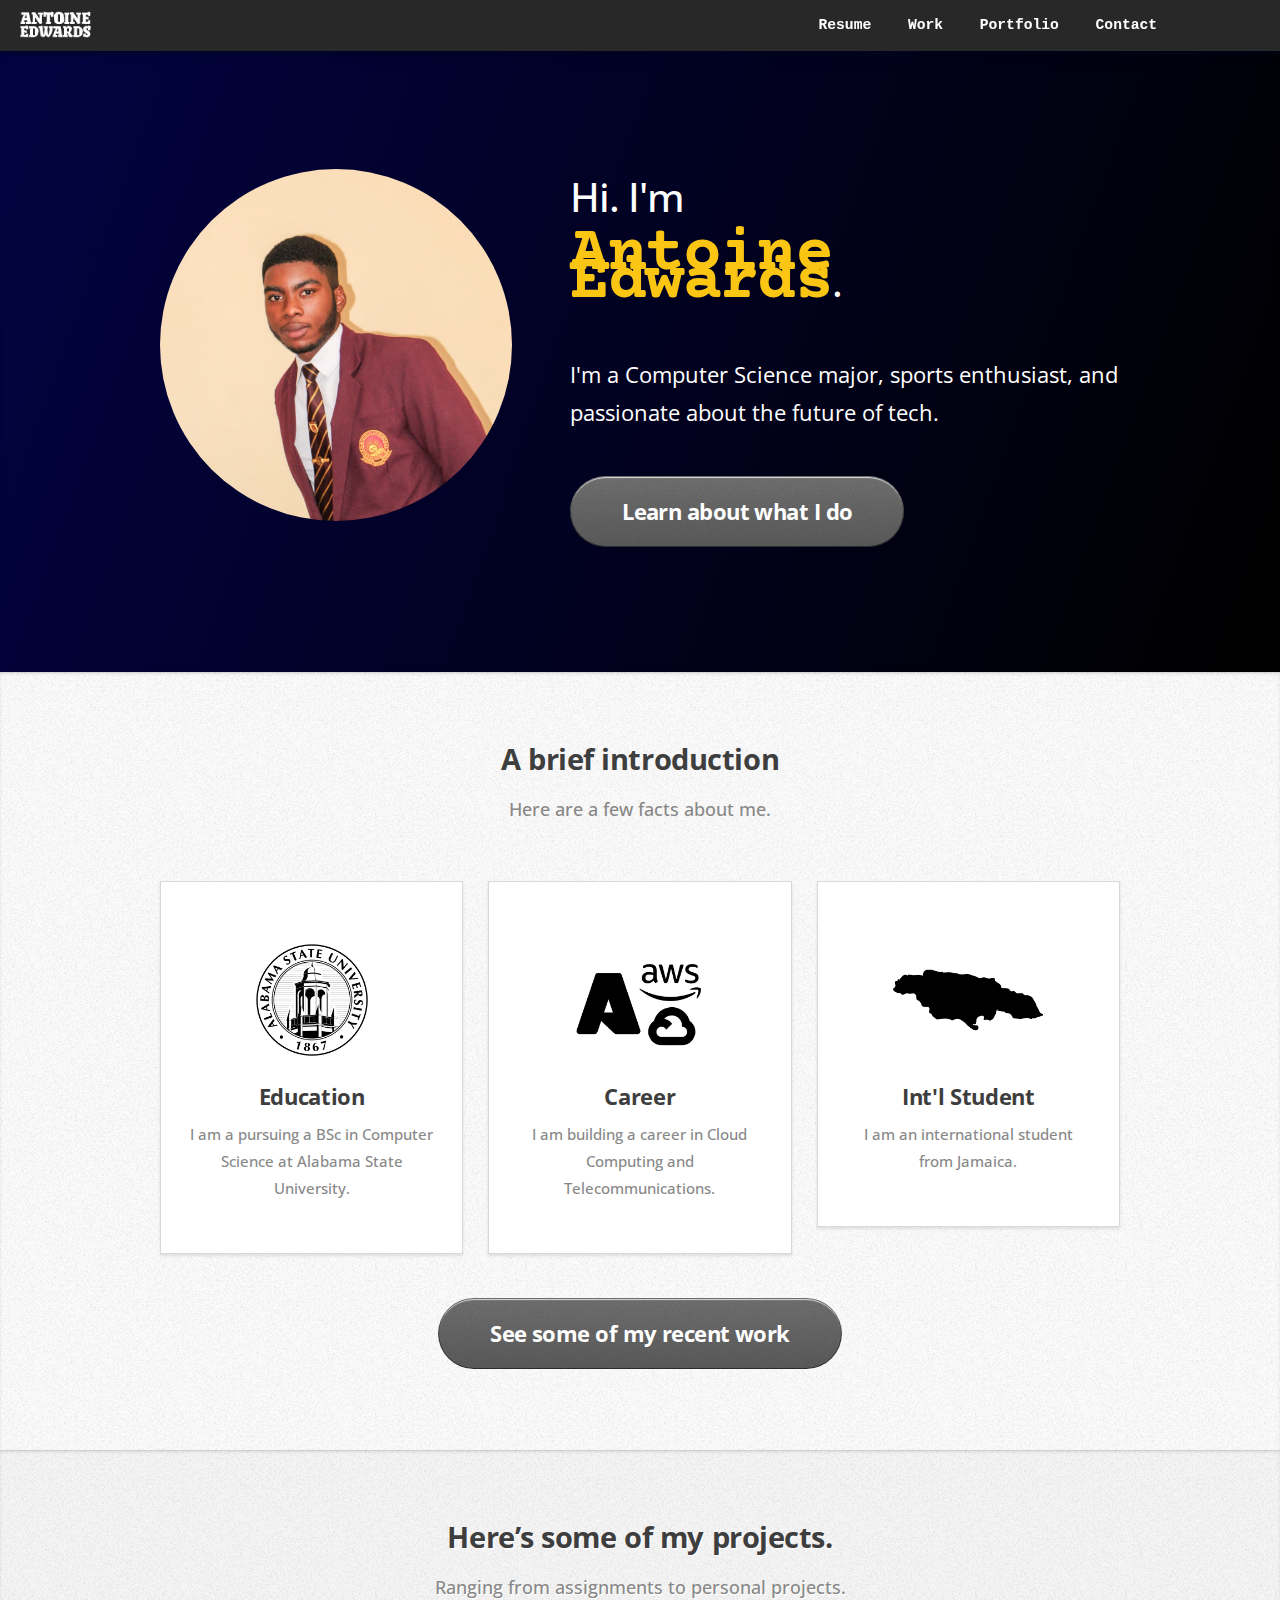
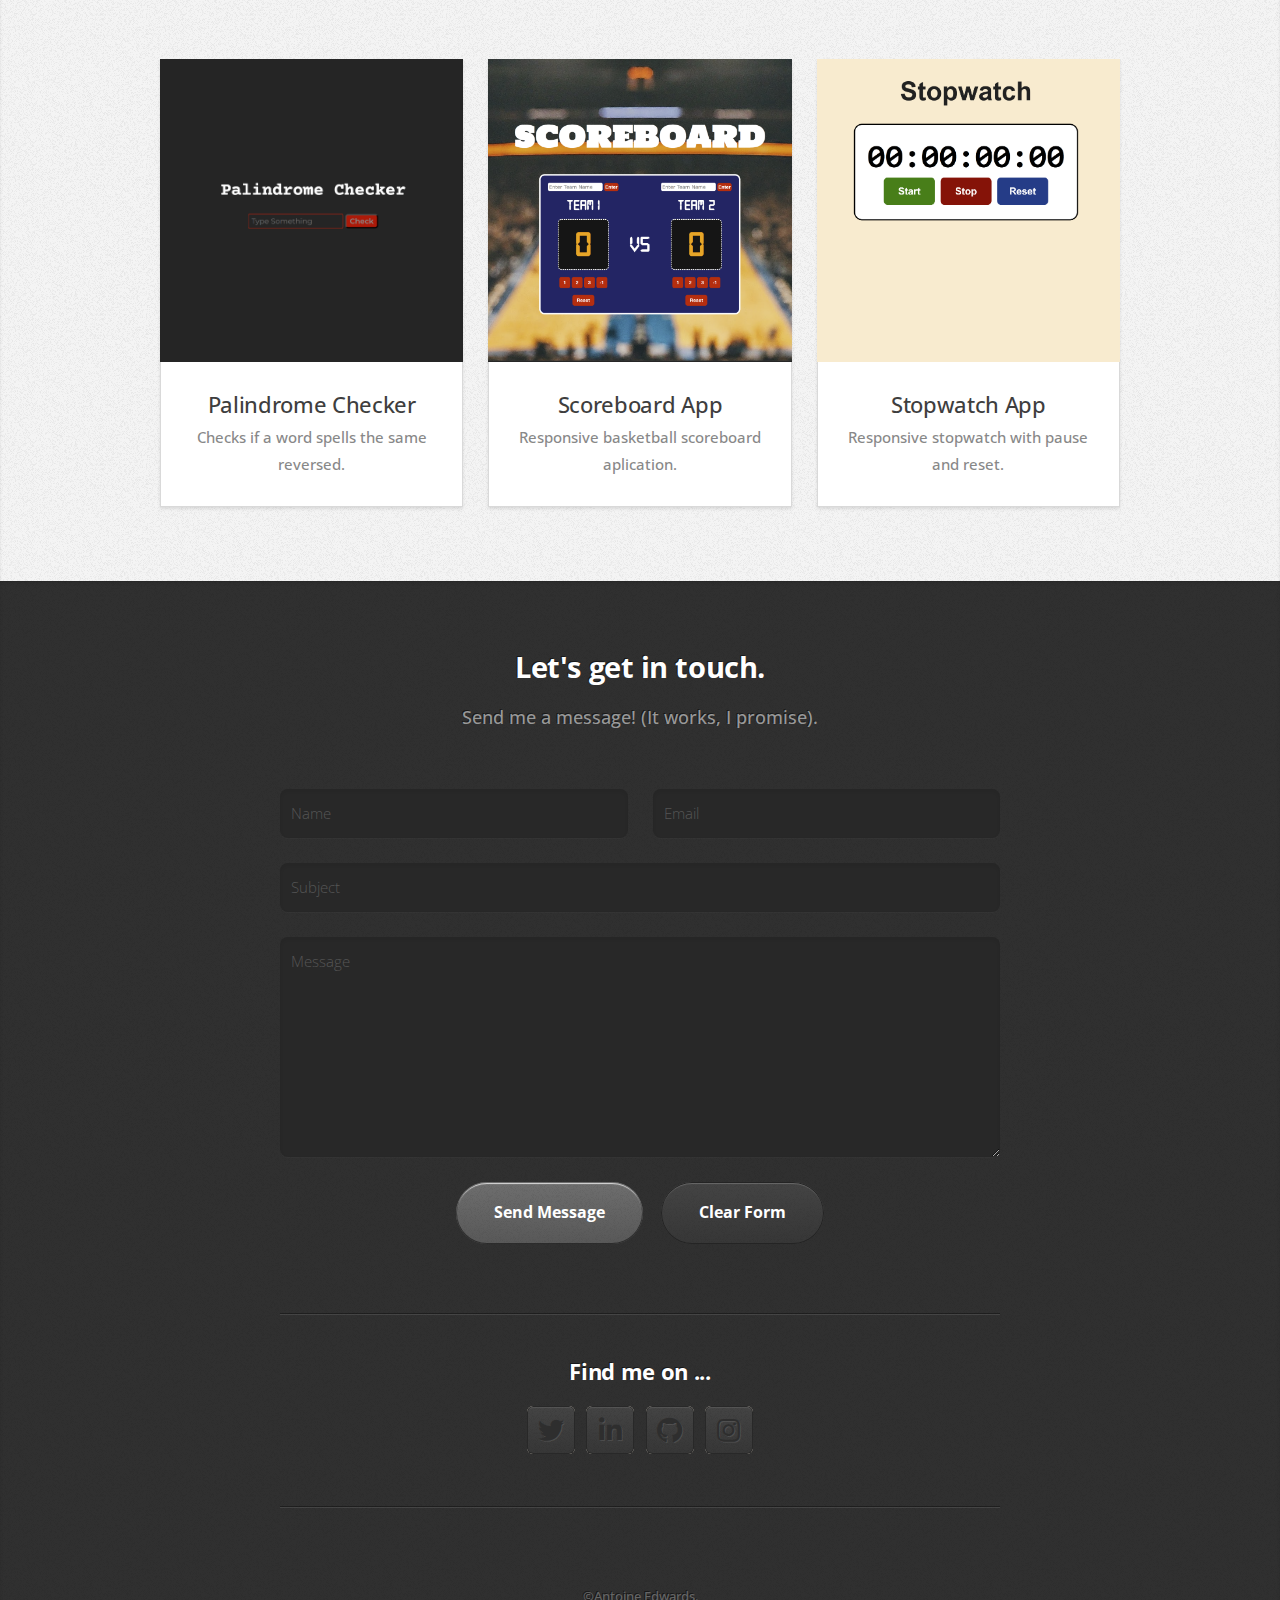
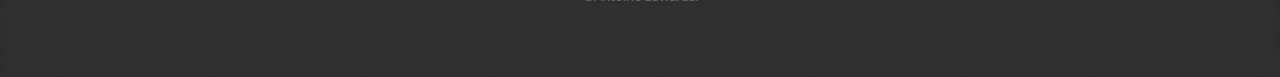
==== index.html @ 0d77ea1a "2:28 mon" ====
<!DOCTYPE HTML>
<!--
	Miniport by HTML5 UP
	html5up.net | @ajlkn
	Free for personal and commercial use under the CCA 3.0 license (html5up.net/license)
-->
<html>
	<head>
		<title>Antoine Edwards</title>
		<meta charset="utf-8" />
		<meta name="viewport" content="width=device-width, initial-scale=1, user-scalable=no" />
		<link rel="stylesheet" href="html5up-miniport/assets/css/main.css" />
		<link rel="icon" href="MY-LOGO-02.png" type="image/png"/>
	</head>
	<body class="is-preload">

		<!-- Nav -->
			<nav id="nav">
				<img id="logo" src="images/1x/Asset 2.png"/>
				<ul class="container">
					<li><a href="https://github.com/antoineedwards/landing/blob/main/html5up-miniport/assets/ANTOINE-EDWARDS-RESUME.pdf" target="_blank">Resume</a></li>
					<li><a href="#work">Work</a></li>
					<li><a href="#portfolio">Portfolio</a></li>
					<li><a href="#contact">Contact</a></li>
				</ul>
			</nav>

		<!-- Home -->
			<article id="top" class="wrapper style1">
				<div class="container">
					<div class="row">
						<div class="col-4 col-5-large col-12-medium">
							<span class="image fit"><img src="images/antoine.JPG" alt="" /></span>
						</div>
						<div class="col-8 col-7-large col-12-medium">
							<header>
								<h1>Hi. I'm</h1>
								<h1><strong>Antoine Edwards</strong>.</h1>
							</header>
							<p>I'm a Computer Science major, 
								sports enthusiast, and passionate about the future of tech.</p>
							<a href="#work" class="button large scrolly">Learn about what I do</a>
						</div>
					</div>
				</div>
			</article>

		<!-- Work -->
			<article id="work" class="wrapper style2">
				<div class="container">
					<header>
						<h2>A brief introduction</h2>
						<p>Here are a few facts about me.</p>
					</header>
					<div class="row aln-center">
						<div class="col-4 col-6-medium col-12-small">
							<section class="box style1">
								<img class="new-images" src = "images/WEBSITE-ASSETS-03.png">								
								<h3>Education</h3>
								<p>I am a pursuing a BSc in Computer Science at Alabama State University.</p>
							</section>
						</div>
						<div class="col-4 col-6-medium col-12-small">
							<section class="box style1">
								<img class="new-images" src = "images/WEBSITE-ASSETS-02.png">								
								<h3>Career</h3>
								<p>I am building a career in Cloud Computing and Telecommunications.</p>
							</section>
						</div>
						<div class="col-4 col-6-medium col-12-small">
							<section class="box style1">
								<img class="new-images" src = "images/WEBSITE-ASSETS-01.png">								
								<h3>Int'l Student</h3>
								<p>I am an international student from Jamaica.</p>
							</section>
						</div>
					</div>
					<footer>
						<a href="#portfolio" class="button large scrolly">See some of my recent work</a>
					</footer>
				</div>
			</article>

		<!-- Portfolio -->
			<article id="portfolio" class="wrapper style3">
				<div class="container">
					<header>
						<h2>Here’s some of my projects.</h2>
						<p>Ranging from assignments to personal projects.</p>
					</header>
					<div class="row">
						<div class="col-4 col-6-medium col-12-small">
							<article class="box style2">
								<a href="https://github.com/antoineedwards/palindrome-checker" class="image featured"><img src="images/checker-thumbnail.png" alt="Antoine Edwards" /></a>
								<h3><a href="#">Palindrome Checker</a></h3>
								<p>Checks if a word spells the same reversed.</p>
							</article>
						</div>
						<div class="col-4 col-6-medium col-12-small">
							<article class="box style2">
								<a href="https://github.com/antoineedwards/Scoreboard-Project-JavaScript-Practice" class="image featured"><img src="images/scoreboard-thumbnail.png" alt="Antoine Edwards" /></a>
								<h3><a href="#">Scoreboard App</a></h3>
								<p>Responsive basketball scoreboard aplication.</p>
							</article>
						</div>
						<div class="col-4 col-6-medium col-12-small">
							<article class="box style2">
								<a href="#" class="image featured"><img src="images/stopwatch-thumbnail.png" alt="Antoine Edwards" /></a>
								<h3><a href="#">Stopwatch App</a></h3>
								<p>Responsive stopwatch with pause and reset.</p>
							</article>
							<!--
						</div>
						<div class="col-4 col-6-medium col-12-small">
							<article class="box style2">
								<a href="#" class="image featured"><img src="images/pic03.jpg" alt="Antoine Edwards" /></a>
								<h3><a href="#">Tempus dolore</a></h3>
								<p>Ornare nulla proin odio consequat.</p>
							</article>
						</div>
						<div class="col-4 col-6-medium col-12-small">
							<article class="box style2">
								<a href="#" class="image featured"><img src="images/pic05.jpg" alt="" /></a>
								<h3><a href="#">Feugiat aliquam</a></h3>
								<p>Ornare nulla proin odio consequat.</p>
							</article>
						</div>
						<div class="col-4 col-6-medium col-12-small">
							<article class="box style2">
								<a href="#" class="image featured"><img src="images/pic06.jpg" alt="" /></a>
								<h3><a href="#">Sed amet ornare</a></h3>
								<p>Ornare nulla proin odio consequat.</p>
							</article>
						</div>
					</div>
					<footer>
						<p>Want to know more?</p>
						<a href="#contact" class="button large scrolly">Get in touch with me</a>-->
					</footer>
				</div>
			</article>

		<!-- Contact -->
			<article id="contact" class="wrapper style4">
				<div class="container medium">
					<header>
						<h2>Let's get in touch.</h2>
						<p>Send me a message! (It works, I promise).</p>
					</header>
					<div class="row">
						<div class="col-12">
							<form method="post" action="#">
								<div class="row">
									<div class="col-6 col-12-small">
										<input type="text" name="name" id="name" placeholder="Name" />
									</div>
									<div class="col-6 col-12-small">
										<input type="text" name="email" id="email" placeholder="Email" />
									</div>
									<div class="col-12">
										<input type="text" name="subject" id="subject" placeholder="Subject" />
									</div>
									<div class="col-12">
										<textarea name="message" id="message" placeholder="Message"></textarea>
									</div>
									<div class="col-12">
										<ul class="actions">
											<li><input type="submit" value="Send Message" onclick="emailJS.send()" /></li>
											<li><input type="reset" value="Clear Form" class="alt" /></li>
										</ul>
									</div>
								</div>
							</form>
						</div>
						<div class="col-12">
							<hr />
							<h3>Find me on ...</h3>
							<ul class="social">
								<li><a href="https://x.com/Hilltopbadniss" class="icon brands fa-twitter"><span class="label">Twitter</span></a></li>
								<li><a href="https://www.linkedin.com/in/antoine-edwards-036419280/" class="icon brands fa-linkedin-in"><span class="label">LinkedIn</span></a></li>
								<li><a href="https://github.com/antoineedwards" class="icon brands fa-github"><span class="label">Github</span></a></li>
								<li><a href="https://www.instagram.com/_aj.edwards_/?hl=en" class="icon brands fa-instagram"><span></span></a></li>

								<!--
								<li><a href="#" class="icon solid fa-rss"><span>RSS</span></a></li>
								<li><a href="#" class="icon brands fa-foursquare"><span>Foursquare</span></a></li>
								<li><a href="#" class="icon brands fa-skype"><span>Skype</span></a></li>
								<li><a href="#" class="icon brands fa-soundcloud"><span>Soundcloud</span></a></li>
								<li><a href="#" class="icon brands fa-youtube"><span>YouTube</span></a></li>
								<li><a href="#" class="icon brands fa-blogger"><span>Blogger</span></a></li>
								<li><a href="#" class="icon brands fa-flickr"><span>Flickr</span></a></li>
								<li><a href="#" class="icon brands fa-vimeo"><span>Vimeo</span></a></li>
								-->
							</ul>
							<hr />
						</div>
					</div>
					<footer>
						<ul id="copyright">
							<li>&copy;Antoine Edwards.</li>
						</ul>
					</footer>
				</div>
			</article>

		<!-- Scripts -->
			<script src="html5up-miniport/assets/js/jquery.min.js"></script>
			<script src="html5up-miniport/assets/js/jquery.scrolly.min.js"></script>
			<script src="html5up-miniport/assets/js/browser.min.js"></script>
			<script src="html5up-miniport/assets/js/breakpoints.min.js"></script>
			<script src="html5up-miniport/assets/js/util.js"></script>
			<script src="html5up-miniport/assets/js/main.js"></script>
			<script src="html5up-miniport/assets/js/contact.js"></script>

	</body>
</html>
---- html5up-miniport/assets/css/main.css ----
@import url("https://fonts.googleapis.com/css?family=Open+Sans:300,300italic,600,600italic,700");
@import url("fontawesome-all.min.css");
@import url('https://fonts.googleapis.com/css2?family=Courier+Prime:ital,wght@0,400;0,700;1,400;1,700&family=Space+Mono:ital,wght@0,400;0,700;1,400;1,700&display=swap');
@import url('https://fonts.googleapis.com/css2?family=Courier+Prime:ital,wght@0,400;0,700;1,400;1,700&family=Montserrat:ital,wght@0,100..900;1,100..900&family=Space+Mono:ital,wght@0,400;0,700;1,400;1,700&display=swap');
@import url('https://fonts.googleapis.com/css2?family=Montserrat:ital,wght@0,100..900;1,100..900&display=swap');
/*
	Miniport by HTML5 UP
	html5up.net | @ajlkn
	Free for personal and commercial use under the CCA 3.0 license (html5up.net/license)
*/
*{

	font-weight: 500;
}
html, body, div, span, applet, object,
iframe, h1, h2, h3, h4, h5, h6, p, blockquote,
pre, a, abbr, acronym, address, big, cite,
code, del, dfn, em, img, ins, kbd, q, s, samp,
small, strike, strong, sub, sup, tt, var, b,
u, i, center, dl, dt, dd, ol, ul, li, fieldset,
form, label, legend, table, caption, tbody,
tfoot, thead, tr, th, td, article, aside,
canvas, details, embed, figure, figcaption,
footer, header, hgroup, menu, nav, output, ruby,
section, summary, time, mark, audio, video {
	margin: 0;
	padding: 0;
	border: 0;
	font-size: 100%;
	font: Montserrat;
	vertical-align: baseline;}

article, aside, details, figcaption, figure,
footer, header, hgroup, menu, nav, section {
	display: block;}

body {
	line-height: 1;
}

ol, ul {
	list-style: none;
}

blockquote, q {
	quotes: none;
}

	blockquote:before, blockquote:after, q:before, q:after {
		content: '';
		content: none;
	}

table {
	border-collapse: collapse;
	border-spacing: 0;
}

body {
	-webkit-text-size-adjust: none;
}

mark {
	background-color: transparent;
	color: inherit;
}

input::-moz-focus-inner {
	border: 0;
	padding: 0;
}

input, select, textarea {
	-moz-appearance: none;
	-webkit-appearance: none;
	-ms-appearance: none;
	appearance: none;
}

/* Basic */

	html {
		box-sizing: border-box;
	}

	*, *:before, *:after {
		box-sizing: inherit;
	}

	body {
		padding-top: 3.5em;
	}

		body.is-preload *, body.is-preload *:before, body.is-preload *:after {
			-moz-animation: none !important;
			-webkit-animation: none !important;
			-ms-animation: none !important;
			animation: none !important;
			-moz-transition: none !important;
			-webkit-transition: none !important;
			-ms-transition: none !important;
			transition: none !important;
		}

	body, input, textarea, select {
		font-family: 'Open Sans', sans-serif;
		line-height: 1.85em;
		color: #888;
		font-weight: 300;
		font-size: 13pt;
	}

	a {
		-moz-transition: color .2s ease-in-out;
		-webkit-transition: color .2s ease-in-out;
		-ms-transition: color .2s ease-in-out;
		transition: color .2s ease-in-out;
		color: #43B3E0;
		text-decoration: underline;
	}

		a:hover {
			color: #43bff0 !important;
		}

		a img {
			border: 0;
		}

	b, strong {
		font-weight: 600;
		color: #3e3e3e;
	}

	i, em {
		font-style: italic;
	}

	sub {
		position: relative;
		top: 0.5em;
		font-size: 0.8em;
	}

	sup {
		position: relative;
		top: -0.5em;
		font-size: 0.8em;
	}

	blockquote {
		border-left: solid 0.75em #eee;
		padding: 1em 0 1em 1.5em;
		font-style: italic;
	}

	h1, h2, h3, h4, h5, h6 {
		color: #3e3e3e;
		margin: 0 0 0.75em 0;
	}

	h1 a, h2 a, h3 a, h4 a, h5 a, h6 a {
		text-decoration: none;
		color: inherit;
	}

	h2, h3, h4, h5, h6 {
		font-weight: 700;
	}

	h1 {
		font-size: 40px;
		letter-spacing: -0.025em;

	}

		h1 strong {
			font-family: "Courier Prime", monospace;
			font-weight: 800;
			font-size: 65px;
			letter-spacing: -0.025em;
			font-style: normal;
			color: rgb(251, 197, 19);
		}

	h2 {
		font-size: 2em;
		letter-spacing: -0.015em;
	}

	h3 {
		font-size: 1.5em;
		letter-spacing: -0.015em;
	}

	em, i {
		font-style: italic;
	}

	br.clear {
		clear: both;
	}

	hr {
		border: 0;
		border-top: solid 1px #444;
		border-top-color: rgba(0, 0, 0, 0.35);
		box-shadow: 0px 1px 0px 0px rgba(255, 255, 255, 0.1);
		height: 1px;
		margin: 3em 0;
	}

	p, ul, ol, dl, table {
		margin-bottom: 2em;
	}

	header {
		margin: 0 0 3em 0;
	}

		header > p {
			font-size: 1.25em;
			margin: 0;
		}

	footer {
		margin: 3em 0 0 0;
	}

		footer > p {
			font-size: 1.25em;
		}

/* Container */

	.container {
		margin: 0 auto;
		max-width: calc(100% - 50px);
		width: 1200px;
	}

		.container.medium {
			width: 900px;
		}

		@media screen and (max-width: 1680px) {

			.container {
				width: 1200px;
			}

				.container.medium {
					width: 900px;
				}

		}

		@media screen and (max-width: 1280px) {

			.container {
				width: 960px;
			}

				.container.medium {
					width: 720px;
				}

		}

		@media screen and (max-width: 980px) {

			.container {
				width: 100%;
			}

				.container.medium {
					width: 75%;
				}

		}

		@media screen and (max-width: 736px) {

			.container {
				width: 100%;
				max-width: calc(100% - 30px);
			}

				.container.medium {
					width: 100%;
				}

		}

/* Row */

	.row {
		display: flex;
		flex-wrap: wrap;
		box-sizing: border-box;
		align-items: stretch;
	}

		.row > * {
			box-sizing: border-box;
		}

		.row.gtr-uniform > * > :last-child {
			margin-bottom: 0;
		}

		.row.aln-left {
			justify-content: flex-start;
		}

		.row.aln-center {
			justify-content: center;
		}

		.row.aln-right {
			justify-content: flex-end;
		}

		.row.aln-top {
			align-items: flex-start;
		}

		.row.aln-middle {
			align-items: center;
		}

		.row.aln-bottom {
			align-items: flex-end;
		}

		.row > .imp {
			order: -1;
		}

		.row > .col-1 {
			width: 8.33333%;
		}

		.row > .off-1 {
			margin-left: 8.33333%;
		}

		.row > .col-2 {
			width: 16.66667%;
		}

		.row > .off-2 {
			margin-left: 16.66667%;
		}

		.row > .col-3 {
			width: 25%;
		}

		.row > .off-3 {
			margin-left: 25%;
		}

		.row > .col-4 {
			width: 33.33333%;
		}

		.row > .off-4 {
			margin-left: 33.33333%;
		}

		.row > .col-5 {
			width: 41.66667%;
		}

		.row > .off-5 {
			margin-left: 41.66667%;
		}

		.row > .col-6 {
			width: 50%;
		}

		.row > .off-6 {
			margin-left: 50%;
		}

		.row > .col-7 {
			width: 58.33333%;
		}

		.row > .off-7 {
			margin-left: 58.33333%;
		}

		.row > .col-8 {
			width: 66.66667%;
		}

		.row > .off-8 {
			margin-left: 66.66667%;
		}

		.row > .col-9 {
			width: 75%;
		}

		.row > .off-9 {
			margin-left: 75%;
		}

		.row > .col-10 {
			width: 83.33333%;
		}

		.row > .off-10 {
			margin-left: 83.33333%;
		}

		.row > .col-11 {
			width: 91.66667%;
		}

		.row > .off-11 {
			margin-left: 91.66667%;
		}

		.row > .col-12 {
			width: 100%;
		}

		.row > .off-12 {
			margin-left: 100%;
		}

		.row.gtr-0 {
			margin-top: 0px;
			margin-left: 0px;
		}

			.row.gtr-0 > * {
				padding: 0px 0 0 0px;
			}

			.row.gtr-0.gtr-uniform {
				margin-top: 0px;
			}

				.row.gtr-0.gtr-uniform > * {
					padding-top: 0px;
				}

		.row.gtr-25 {
			margin-top: -6.25px;
			margin-left: -6.25px;
		}

			.row.gtr-25 > * {
				padding: 6.25px 0 0 6.25px;
			}

			.row.gtr-25.gtr-uniform {
				margin-top: -6.25px;
			}

				.row.gtr-25.gtr-uniform > * {
					padding-top: 6.25px;
				}

		.row.gtr-50 {
			margin-top: -12.5px;
			margin-left: -12.5px;
		}

			.row.gtr-50 > * {
				padding: 12.5px 0 0 12.5px;
			}

			.row.gtr-50.gtr-uniform {
				margin-top: -12.5px;
			}

				.row.gtr-50.gtr-uniform > * {
					padding-top: 12.5px;
				}

		.row {
			margin-top: -25px;
			margin-left: -25px;
		}

			.row > * {
				padding: 25px 0 0 25px;
			}

			.row.gtr-uniform {
				margin-top: -25px;
			}

				.row.gtr-uniform > * {
					padding-top: 25px;
				}

		.row.gtr-150 {
			margin-top: -37.5px;
			margin-left: -37.5px;
		}

			.row.gtr-150 > * {
				padding: 37.5px 0 0 37.5px;
			}

			.row.gtr-150.gtr-uniform {
				margin-top: -37.5px;
			}

				.row.gtr-150.gtr-uniform > * {
					padding-top: 37.5px;
				}

		.row.gtr-200 {
			margin-top: -50px;
			margin-left: -50px;
		}

			.row.gtr-200 > * {
				padding: 50px 0 0 50px;
			}

			.row.gtr-200.gtr-uniform {
				margin-top: -50px;
			}

				.row.gtr-200.gtr-uniform > * {
					padding-top: 50px;
				}

		@media screen and (max-width: 1680px) {

			.row {
				display: flex;
				flex-wrap: wrap;
				box-sizing: border-box;
				align-items: stretch;
			}

				.row > * {
					box-sizing: border-box;
				}

				.row.gtr-uniform > * > :last-child {
					margin-bottom: 0;
				}

				.row.aln-left {
					justify-content: flex-start;
				}

				.row.aln-center {
					justify-content: center;
				}

				.row.aln-right {
					justify-content: flex-end;
				}

				.row.aln-top {
					align-items: flex-start;
				}

				.row.aln-middle {
					align-items: center;
				}

				.row.aln-bottom {
					align-items: flex-end;
				}

				.row > .imp-xlarge {
					order: -1;
				}

				.row > .col-1-xlarge {
					width: 8.33333%;
				}

				.row > .off-1-xlarge {
					margin-left: 8.33333%;
				}

				.row > .col-2-xlarge {
					width: 16.66667%;
				}

				.row > .off-2-xlarge {
					margin-left: 16.66667%;
				}

				.row > .col-3-xlarge {
					width: 25%;
				}

				.row > .off-3-xlarge {
					margin-left: 25%;
				}

				.row > .col-4-xlarge {
					width: 33.33333%;
				}

				.row > .off-4-xlarge {
					margin-left: 33.33333%;
				}

				.row > .col-5-xlarge {
					width: 41.66667%;
				}

				.row > .off-5-xlarge {
					margin-left: 41.66667%;
				}

				.row > .col-6-xlarge {
					width: 50%;
				}

				.row > .off-6-xlarge {
					margin-left: 50%;
				}

				.row > .col-7-xlarge {
					width: 58.33333%;
				}

				.row > .off-7-xlarge {
					margin-left: 58.33333%;
				}

				.row > .col-8-xlarge {
					width: 66.66667%;
				}

				.row > .off-8-xlarge {
					margin-left: 66.66667%;
				}

				.row > .col-9-xlarge {
					width: 75%;
				}

				.row > .off-9-xlarge {
					margin-left: 75%;
				}

				.row > .col-10-xlarge {
					width: 83.33333%;
				}

				.row > .off-10-xlarge {
					margin-left: 83.33333%;
				}

				.row > .col-11-xlarge {
					width: 91.66667%;
				}

				.row > .off-11-xlarge {
					margin-left: 91.66667%;
				}

				.row > .col-12-xlarge {
					width: 100%;
				}

				.row > .off-12-xlarge {
					margin-left: 100%;
				}

				.row.gtr-0 {
					margin-top: 0px;
					margin-left: 0px;
				}

					.row.gtr-0 > * {
						padding: 0px 0 0 0px;
					}

					.row.gtr-0.gtr-uniform {
						margin-top: 0px;
					}

						.row.gtr-0.gtr-uniform > * {
							padding-top: 0px;
						}

				.row.gtr-25 {
					margin-top: -6.25px;
					margin-left: -6.25px;
				}

					.row.gtr-25 > * {
						padding: 6.25px 0 0 6.25px;
					}

					.row.gtr-25.gtr-uniform {
						margin-top: -6.25px;
					}

						.row.gtr-25.gtr-uniform > * {
							padding-top: 6.25px;
						}

				.row.gtr-50 {
					margin-top: -12.5px;
					margin-left: -12.5px;
				}

					.row.gtr-50 > * {
						padding: 12.5px 0 0 12.5px;
					}

					.row.gtr-50.gtr-uniform {
						margin-top: -12.5px;
					}

						.row.gtr-50.gtr-uniform > * {
							padding-top: 12.5px;
						}

				.row {
					margin-top: -25px;
					margin-left: -25px;
				}

					.row > * {
						padding: 25px 0 0 25px;
					}

					.row.gtr-uniform {
						margin-top: -25px;
					}

						.row.gtr-uniform > * {
							padding-top: 25px;
						}

				.row.gtr-150 {
					margin-top: -37.5px;
					margin-left: -37.5px;
				}

					.row.gtr-150 > * {
						padding: 37.5px 0 0 37.5px;
					}

					.row.gtr-150.gtr-uniform {
						margin-top: -37.5px;
					}

						.row.gtr-150.gtr-uniform > * {
							padding-top: 37.5px;
						}

				.row.gtr-200 {
					margin-top: -50px;
					margin-left: -50px;
				}

					.row.gtr-200 > * {
						padding: 50px 0 0 50px;
					}

					.row.gtr-200.gtr-uniform {
						margin-top: -50px;
					}

						.row.gtr-200.gtr-uniform > * {
							padding-top: 50px;
						}

		}

		@media screen and (max-width: 1280px) {

			.row {
				display: flex;
				flex-wrap: wrap;
				box-sizing: border-box;
				align-items: stretch;
			}

				.row > * {
					box-sizing: border-box;
				}

				.row.gtr-uniform > * > :last-child {
					margin-bottom: 0;
				}

				.row.aln-left {
					justify-content: flex-start;
				}

				.row.aln-center {
					justify-content: center;
				}

				.row.aln-right {
					justify-content: flex-end;
				}

				.row.aln-top {
					align-items: flex-start;
				}

				.row.aln-middle {
					align-items: center;
				}

				.row.aln-bottom {
					align-items: flex-end;
				}

				.row > .imp-large {
					order: -1;
				}

				.row > .col-1-large {
					width: 8.33333%;
				}

				.row > .off-1-large {
					margin-left: 8.33333%;
				}

				.row > .col-2-large {
					width: 16.66667%;
				}

				.row > .off-2-large {
					margin-left: 16.66667%;
				}

				.row > .col-3-large {
					width: 25%;
				}

				.row > .off-3-large {
					margin-left: 25%;
				}

				.row > .col-4-large {
					width: 33.33333%;
				}

				.row > .off-4-large {
					margin-left: 33.33333%;
				}

				.row > .col-5-large {
					width: 41.66667%;
				}

				.row > .off-5-large {
					margin-left: 41.66667%;
				}

				.row > .col-6-large {
					width: 50%;
				}

				.row > .off-6-large {
					margin-left: 50%;
				}

				.row > .col-7-large {
					width: 58.33333%;
				}

				.row > .off-7-large {
					margin-left: 58.33333%;
				}

				.row > .col-8-large {
					width: 66.66667%;
				}

				.row > .off-8-large {
					margin-left: 66.66667%;
				}

				.row > .col-9-large {
					width: 75%;
				}

				.row > .off-9-large {
					margin-left: 75%;
				}

				.row > .col-10-large {
					width: 83.33333%;
				}

				.row > .off-10-large {
					margin-left: 83.33333%;
				}

				.row > .col-11-large {
					width: 91.66667%;
				}

				.row > .off-11-large {
					margin-left: 91.66667%;
				}

				.row > .col-12-large {
					width: 100%;
				}

				.row > .off-12-large {
					margin-left: 100%;
				}

				.row.gtr-0 {
					margin-top: 0px;
					margin-left: 0px;
				}

					.row.gtr-0 > * {
						padding: 0px 0 0 0px;
					}

					.row.gtr-0.gtr-uniform {
						margin-top: 0px;
					}

						.row.gtr-0.gtr-uniform > * {
							padding-top: 0px;
						}

				.row.gtr-25 {
					margin-top: -6.25px;
					margin-left: -6.25px;
				}

					.row.gtr-25 > * {
						padding: 6.25px 0 0 6.25px;
					}

					.row.gtr-25.gtr-uniform {
						margin-top: -6.25px;
					}

						.row.gtr-25.gtr-uniform > * {
							padding-top: 6.25px;
						}

				.row.gtr-50 {
					margin-top: -12.5px;
					margin-left: -12.5px;
				}

					.row.gtr-50 > * {
						padding: 12.5px 0 0 12.5px;
					}

					.row.gtr-50.gtr-uniform {
						margin-top: -12.5px;
					}

						.row.gtr-50.gtr-uniform > * {
							padding-top: 12.5px;
						}

				.row {
					margin-top: -25px;
					margin-left: -25px;
				}

					.row > * {
						padding: 25px 0 0 25px;
					}

					.row.gtr-uniform {
						margin-top: -25px;
					}

						.row.gtr-uniform > * {
							padding-top: 25px;
						}

				.row.gtr-150 {
					margin-top: -37.5px;
					margin-left: -37.5px;
				}

					.row.gtr-150 > * {
						padding: 37.5px 0 0 37.5px;
					}

					.row.gtr-150.gtr-uniform {
						margin-top: -37.5px;
					}

						.row.gtr-150.gtr-uniform > * {
							padding-top: 37.5px;
						}

				.row.gtr-200 {
					margin-top: -50px;
					margin-left: -50px;
				}

					.row.gtr-200 > * {
						padding: 50px 0 0 50px;
					}

					.row.gtr-200.gtr-uniform {
						margin-top: -50px;
					}

						.row.gtr-200.gtr-uniform > * {
							padding-top: 50px;
						}

		}

		@media screen and (max-width: 980px) {

			.row {
				display: flex;
				flex-wrap: wrap;
				box-sizing: border-box;
				align-items: stretch;
			}

				.row > * {
					box-sizing: border-box;
				}

				.row.gtr-uniform > * > :last-child {
					margin-bottom: 0;
				}

				.row.aln-left {
					justify-content: flex-start;
				}

				.row.aln-center {
					justify-content: center;
				}

				.row.aln-right {
					justify-content: flex-end;
				}

				.row.aln-top {
					align-items: flex-start;
				}

				.row.aln-middle {
					align-items: center;
				}

				.row.aln-bottom {
					align-items: flex-end;
				}

				.row > .imp-medium {
					order: -1;
				}

				.row > .col-1-medium {
					width: 8.33333%;
				}

				.row > .off-1-medium {
					margin-left: 8.33333%;
				}

				.row > .col-2-medium {
					width: 16.66667%;
				}

				.row > .off-2-medium {
					margin-left: 16.66667%;
				}

				.row > .col-3-medium {
					width: 25%;
				}

				.row > .off-3-medium {
					margin-left: 25%;
				}

				.row > .col-4-medium {
					width: 33.33333%;
				}

				.row > .off-4-medium {
					margin-left: 33.33333%;
				}

				.row > .col-5-medium {
					width: 41.66667%;
				}

				.row > .off-5-medium {
					margin-left: 41.66667%;
				}

				.row > .col-6-medium {
					width: 50%;
				}

				.row > .off-6-medium {
					margin-left: 50%;
				}

				.row > .col-7-medium {
					width: 58.33333%;
				}

				.row > .off-7-medium {
					margin-left: 58.33333%;
				}

				.row > .col-8-medium {
					width: 66.66667%;
				}

				.row > .off-8-medium {
					margin-left: 66.66667%;
				}

				.row > .col-9-medium {
					width: 75%;
				}

				.row > .off-9-medium {
					margin-left: 75%;
				}

				.row > .col-10-medium {
					width: 83.33333%;
				}

				.row > .off-10-medium {
					margin-left: 83.33333%;
				}

				.row > .col-11-medium {
					width: 91.66667%;
				}

				.row > .off-11-medium {
					margin-left: 91.66667%;
				}

				.row > .col-12-medium {
					width: 100%;
				}

				.row > .off-12-medium {
					margin-left: 100%;
				}

				.row.gtr-0 {
					margin-top: 0px;
					margin-left: 0px;
				}

					.row.gtr-0 > * {
						padding: 0px 0 0 0px;
					}

					.row.gtr-0.gtr-uniform {
						margin-top: 0px;
					}

						.row.gtr-0.gtr-uniform > * {
							padding-top: 0px;
						}

				.row.gtr-25 {
					margin-top: -6.25px;
					margin-left: -6.25px;
				}

					.row.gtr-25 > * {
						padding: 6.25px 0 0 6.25px;
					}

					.row.gtr-25.gtr-uniform {
						margin-top: -6.25px;
					}

						.row.gtr-25.gtr-uniform > * {
							padding-top: 6.25px;
						}

				.row.gtr-50 {
					margin-top: -12.5px;
					margin-left: -12.5px;
				}

					.row.gtr-50 > * {
						padding: 12.5px 0 0 12.5px;
					}

					.row.gtr-50.gtr-uniform {
						margin-top: -12.5px;
					}

						.row.gtr-50.gtr-uniform > * {
							padding-top: 12.5px;
						}

				.row {
					margin-top: -25px;
					margin-left: -25px;
				}

					.row > * {
						padding: 25px 0 0 25px;
					}

					.row.gtr-uniform {
						margin-top: -25px;
					}

						.row.gtr-uniform > * {
							padding-top: 25px;
						}

				.row.gtr-150 {
					margin-top: -37.5px;
					margin-left: -37.5px;
				}

					.row.gtr-150 > * {
						padding: 37.5px 0 0 37.5px;
					}

					.row.gtr-150.gtr-uniform {
						margin-top: -37.5px;
					}

						.row.gtr-150.gtr-uniform > * {
							padding-top: 37.5px;
						}

				.row.gtr-200 {
					margin-top: -50px;
					margin-left: -50px;
				}

					.row.gtr-200 > * {
						padding: 50px 0 0 50px;
					}

					.row.gtr-200.gtr-uniform {
						margin-top: -50px;
					}

						.row.gtr-200.gtr-uniform > * {
							padding-top: 50px;
						}

		}

		@media screen and (max-width: 736px) {

			.row {
				display: flex;
				flex-wrap: wrap;
				box-sizing: border-box;
				align-items: stretch;
			}

				.row > * {
					box-sizing: border-box;
				}

				.row.gtr-uniform > * > :last-child {
					margin-bottom: 0;
				}

				.row.aln-left {
					justify-content: flex-start;
				}

				.row.aln-center {
					justify-content: center;
				}

				.row.aln-right {
					justify-content: flex-end;
				}

				.row.aln-top {
					align-items: flex-start;
				}

				.row.aln-middle {
					align-items: center;
				}

				.row.aln-bottom {
					align-items: flex-end;
				}

				.row > .imp-small {
					order: -1;
				}

				.row > .col-1-small {
					width: 8.33333%;
				}

				.row > .off-1-small {
					margin-left: 8.33333%;
				}

				.row > .col-2-small {
					width: 16.66667%;
				}

				.row > .off-2-small {
					margin-left: 16.66667%;
				}

				.row > .col-3-small {
					width: 25%;
				}

				.row > .off-3-small {
					margin-left: 25%;
				}

				.row > .col-4-small {
					width: 33.33333%;
				}

				.row > .off-4-small {
					margin-left: 33.33333%;
				}

				.row > .col-5-small {
					width: 41.66667%;
				}

				.row > .off-5-small {
					margin-left: 41.66667%;
				}

				.row > .col-6-small {
					width: 50%;
				}

				.row > .off-6-small {
					margin-left: 50%;
				}

				.row > .col-7-small {
					width: 58.33333%;
				}

				.row > .off-7-small {
					margin-left: 58.33333%;
				}

				.row > .col-8-small {
					width: 66.66667%;
				}

				.row > .off-8-small {
					margin-left: 66.66667%;
				}

				.row > .col-9-small {
					width: 75%;
				}

				.row > .off-9-small {
					margin-left: 75%;
				}

				.row > .col-10-small {
					width: 83.33333%;
				}

				.row > .off-10-small {
					margin-left: 83.33333%;
				}

				.row > .col-11-small {
					width: 91.66667%;
				}

				.row > .off-11-small {
					margin-left: 91.66667%;
				}

				.row > .col-12-small {
					width: 100%;
				}

				.row > .off-12-small {
					margin-left: 100%;
				}

				.row.gtr-0 {
					margin-top: 0px;
					margin-left: 0px;
				}

					.row.gtr-0 > * {
						padding: 0px 0 0 0px;
					}

					.row.gtr-0.gtr-uniform {
						margin-top: 0px;
					}

						.row.gtr-0.gtr-uniform > * {
							padding-top: 0px;
						}

				.row.gtr-25 {
					margin-top: -3.75px;
					margin-left: -3.75px;
				}

					.row.gtr-25 > * {
						padding: 3.75px 0 0 3.75px;
					}

					.row.gtr-25.gtr-uniform {
						margin-top: -3.75px;
					}

						.row.gtr-25.gtr-uniform > * {
							padding-top: 3.75px;
						}

				.row.gtr-50 {
					margin-top: -7.5px;
					margin-left: -7.5px;
				}

					.row.gtr-50 > * {
						padding: 7.5px 0 0 7.5px;
					}

					.row.gtr-50.gtr-uniform {
						margin-top: -7.5px;
					}

						.row.gtr-50.gtr-uniform > * {
							padding-top: 7.5px;
						}

				.row {
					margin-top: -15px;
					margin-left: -15px;
				}

					.row > * {
						padding: 15px 0 0 15px;
					}

					.row.gtr-uniform {
						margin-top: -15px;
					}

						.row.gtr-uniform > * {
							padding-top: 15px;
						}

				.row.gtr-150 {
					margin-top: -22.5px;
					margin-left: -22.5px;
				}

					.row.gtr-150 > * {
						padding: 22.5px 0 0 22.5px;
					}

					.row.gtr-150.gtr-uniform {
						margin-top: -22.5px;
					}

						.row.gtr-150.gtr-uniform > * {
							padding-top: 22.5px;
						}

				.row.gtr-200 {
					margin-top: -30px;
					margin-left: -30px;
				}

					.row.gtr-200 > * {
						padding: 30px 0 0 30px;
					}

					.row.gtr-200.gtr-uniform {
						margin-top: -30px;
					}

						.row.gtr-200.gtr-uniform > * {
							padding-top: 30px;
						}

		}

/* Form */

	form label {
		color: #3e3e3e;
		font-weight: 700;
		display: block;
		margin: 0 0 0.5em 0;
	}

	form input[type=text],
	form input[type=email],
	form input[type=password],
	form select,
	form textarea {
		-moz-transition: background .2s ease-in-out, box-shadow .2s ease-in-out;
		-webkit-transition: background .2s ease-in-out, box-shadow .2s ease-in-out;
		-ms-transition: background .2s ease-in-out, box-shadow .2s ease-in-out;
		transition: background .2s ease-in-out, box-shadow .2s ease-in-out;
		-webkit-appearance: none;
		display: block;
		border: 0;
		padding: 0.75em;
		font-size: 1em;
		border-radius: 8px;
		border: solid 1px #ddd;
		background: #fff;
		color: #bbb;
		box-shadow: inset 0px 2px 3px 1px rgba(0, 0, 0, 0.05), 0px 1px 0px 0px rgba(255, 255, 255, 0.025);
		width: 100%;
	}

		form input[type=text]:focus,
		form input[type=email]:focus,
		form input[type=password]:focus,
		form select:focus,
		form textarea:focus {
			background: #fafafa;
			box-shadow: inset 0px 2px 5px 0px rgba(0, 0, 0, 0.05), 0px 1px 0px 0px rgba(255, 255, 255, 0.025), inset 0px 0px 2px 1px #43bff0;
		}

	form textarea {
		height: 15em;
	}

	form .actions:last-child {
		margin-bottom: 0;
	}

	form ::-webkit-input-placeholder {
		color: #555 !important;
	}

	form :-moz-placeholder {
		color: #555 !important;
	}

	form ::-moz-placeholder {
		color: #555 !important;
	}

	form :-ms-input-placeholder {
		color: #555 !important;
	}

	form ::-moz-focus-inner {
		border: 0;
	}

/* Tables */

	table {
		width: 100%;
	}

		table.default {
			width: 100%;
		}

			table.default tr {
				border-top: solid 1px #eee;
			}

				table.default tr:first-child {
					border-top: 0;
				}

			table.default td {
				padding: 0.5em 1em 0.5em 1em;
			}

			table.default th {
				text-align: left;
				padding: 0.5em 1em 0.5em 1em;
				font-weight: 600;
				margin: 0 0 1em 0;
			}

			table.default thead {
				background: #4f4f4f;
				color: #fff;
			}

/* Section/Article */

	section, article {
		margin-bottom: 3em;
	}

	section > :last-child,
	article > :last-child,
	section:last-child,
	article:last-child {
		margin-bottom: 0;
	}

/* Image */

	.image {
		display: inline-block;
		position: relative;
	}

		.image img {
			display: block;
			width: 100%;
		}

		.image.fit {
			display: block;
			width: 100%;
		}

		.image.featured {
			display: block;
			width: 100%;
			margin: 0 0 2em 0;
		}

		.image.left {
			float: left;
			margin: 0 2em 2em 0;
		}

		.image.centered {
			display: block;
			margin: 0 0 2em 0;
		}

			.image.centered img {
				margin: 0 auto;
				width: auto;
			}

/* Button */

	input[type="button"],
	input[type="submit"],
	input[type="reset"],
	button,
	.button {
		background-image: url("images/bg.png"), -moz-linear-gradient(top, rgba(0, 0, 0, 0), rgba(0, 0, 0, 0.2));
		background-image: url("images/bg.png"), -webkit-linear-gradient(top, rgba(0, 0, 0, 0), rgba(0, 0, 0, 0.2));
		background-image: url("images/bg.png"), -ms-linear-gradient(top, rgba(0, 0, 0, 0), rgba(0, 0, 0, 0.2));
		background-image: url("images/bg.png"), linear-gradient(top, rgba(0, 0, 0, 0), rgba(0, 0, 0, 0.2));
		-moz-transition: background-color .2s ease-in-out;
		-webkit-transition: background-color .2s ease-in-out;
		-ms-transition: background-color .2s ease-in-out;
		transition: background-color .2s ease-in-out;
		-webkit-appearance: none;
		position: relative;
		display: inline-block;
		color: #ffffff !important;
		text-decoration: none;
		font-weight: 700;
		border: 0;
		outline: 0;
		cursor: pointer;
		border-radius: 40px;
		/*text-shadow: -1px -1px 0.5px rgba(0, 0, 0, 0.5);*/
		overflow: hidden;
		box-shadow: inset 0px 0px 0px 1px rgba(0, 0, 0, 0.5), inset 0px 2px 1px 0px rgba(255, 255, 255, 0.75);
		background-color: #6e6e6e;
		padding: 1em 2.35em 1em 2.35em;
		font-size: 1.1em;
		max-width: 50em;
	}

		input[type="button"]:hover,
		input[type="submit"]:hover,
		input[type="reset"]:hover,
		button:hover,
		.button:hover {
			background-color: #43bff0;
			color: #ffffff !important;
		}

		input[type="button"]:active,
		input[type="submit"]:active,
		input[type="reset"]:active,
		button:active,
		.button:active {
			background-color: #3BA8D3;
			top: 1px;
		}

		input[type="button"].large,
		input[type="submit"].large,
		input[type="reset"].large,
		button.large,
		.button.large {
			font-size: 1.5em;
			letter-spacing: -0.025em;
		}

		input[type="button"].alt,
		input[type="submit"].alt,
		input[type="reset"].alt,
		button.alt,
		.button.alt {
			background-color: #444;
			box-shadow: inset 0px 0px 0px 1px #242424, inset 0px 2px 1px 0px rgba(255, 255, 255, 0.2);
		}

			input[type="button"].alt:hover,
			input[type="submit"].alt:hover,
			input[type="reset"].alt:hover,
			button.alt:hover,
			.button.alt:hover {
				background-color: #4f4f4f;
				color: #fff !important;
			}

			input[type="button"].alt:active,
			input[type="submit"].alt:active,
			input[type="reset"].alt:active,
			button.alt:active,
			.button.alt:active {
				background-color: #ffffff;
			}

/* List */

	ul {
		list-style: disc;
		padding-left: 1em;
	}

		ul li {
			padding-left: 0.5em;
		}

	ol {
		list-style: decimal;
		padding-left: 1.25em;
	}

		ol li {
			padding-left: 0.25em;
		}

/* Social */

	ul.social {
		cursor: default;
		margin: 0;
		list-style: none;
		padding-left: 0;
	}

		ul.social li {
			position: relative;
			display: inline-block;
			margin: 0.25em;
			top: 0;
			padding-left: 0;
		}

			ul.social li a {
				-moz-transition: top .2s ease-in-out;
				-webkit-transition: top .2s ease-in-out;
				-ms-transition: top .2s ease-in-out;
				transition: top .2s ease-in-out;
				display: block;
				width: 48px;
				height: 48px;
				border-radius: 6px;
				top: 0;
				position: relative;
			}

				ul.social li a:before {
					background-image: url("images/bg.png"), -moz-linear-gradient(top, rgba(0, 0, 0, 0), rgba(0, 0, 0, 0.2));
					background-image: url("images/bg.png"), -webkit-linear-gradient(top, rgba(0, 0, 0, 0), rgba(0, 0, 0, 0.2));
					background-image: url("images/bg.png"), -ms-linear-gradient(top, rgba(0, 0, 0, 0), rgba(0, 0, 0, 0.2));
					background-image: url("images/bg.png"), linear-gradient(top, rgba(0, 0, 0, 0), rgba(0, 0, 0, 0.2));
					-moz-transition: background-color .2s ease-in-out;
					-webkit-transition: background-color .2s ease-in-out;
					-ms-transition: background-color .2s ease-in-out;
					transition: background-color .2s ease-in-out;
					background-color: #444;
					border-radius: 6px;
					box-shadow: inset 0px 0px 0px 1px #282828, inset 0px 2px 1px 0px rgba(255, 255, 255, 0.1);
					color: #2E2E2E !important;
					display: block;
					font-size: 26px;
					height: 48px;
					line-height: 48px;
					text-align: center;
					outline: 0;
					overflow: hidden;
					text-shadow: 1px 1px 0px rgba(255, 255, 255, 0.1);
					width: 48px;
				}

				ul.social li a.fa-twitter {
					background-color: #E0D7C8;
				}

				ul.social li a.fa-facebook-f {
					background-color: #3C5A98;
				}

				ul.social li a.fa-dribbble {
					background-color: #C4376B;
				}

				ul.social li a.fa-linkedin-in {
					background-color: #E0D7C8;
				}

				ul.social li a.fa-tumblr {
					background-color: #51718A;
				}

				ul.social li a.fa-google-plus {
					background-color: #DA2713;
				}

				ul.social li a.fa-github {
					background-color: #E0D7C8;
				}

				ul.social li a.fa-rss {
					background-color: #F2600B;
				}

				ul.social li a.fa-instagram {
					background-color: #E0D7C8;
				}

				ul.social li a.fa-foursquare {
					background-color: #39A3D4;
				}

				ul.social li a.fa-skype {
					background-color: #10BEF1;
				}

				ul.social li a.fa-soundcloud {
					background-color: #FE5419;
				}

				ul.social li a.fa-youtube {
					background-color: #BF2E25;
				}

				ul.social li a.fa-blogger {
					background-color: #FF6501;
				}

				ul.social li a.fa-flickr {
					background-color: #0062DB;
				}

				ul.social li a.fa-vimeo {
					background-color: #4C8AB0;
				}

				ul.social li a:hover {
					top: -5px;
				}

					ul.social li a:hover:before {
						background-color: transparent;
					}

/* Actions */

	ul.actions {
		list-style: none;
		padding-left: 0;
	}

		ul.actions li {
			display: inline-block;
			margin: 0 0 0 1em;
			padding-left: 0;
		}

			ul.actions li:first-child {
				margin-left: 0;
			}

/* Box */

	.box {
		background: #fff;
		box-shadow: inset 0px 0px 0px 1px rgba(0, 0, 0, 0.15), 0px 2px 3px 0px rgba(0, 0, 0, 0.1);
		text-align: center;
		padding: 2em;
	}

		.box.style1 {
			padding: 3em 2em 3.5em 2em;
		}

			.box.style1 h3 {
				margin-bottom: 0.5em;
			}

		.box.style2 h3 {
			margin-bottom: 0.25em;
		}

		.box.style2 .image {
			position: relative;
			left: 2em;
			top: 2em;
			margin: -4em 0 4em -4em;
			width: auto;
		}

/* Icons */

	.icon {
		text-decoration: none;
		text-decoration: none;
	}

		.icon:before {
			-moz-osx-font-smoothing: grayscale;
			-webkit-font-smoothing: antialiased;
			display: inline-block;
			font-style: normal;
			font-variant: normal;
			text-rendering: auto;
			line-height: 1;
			text-transform: none !important;
			font-family: 'Font Awesome 5 Free';
			font-weight: 400;
		}

		.icon:before {
			font-size: 1.25em;
		}

		.icon > .label {
			display: none;
		}

		.icon.solid:before {
			font-weight: 900;
		}

		.icon.brands:before {
			font-family: 'Font Awesome 5 Brands';
		}

		.icon.featured {
			color: #0c0606;
			display: block;
			margin: 0 0 1.5em 0;
			cursor: default;
		}

			.icon.featured:before {
				font-size: 6em;
			}

/* Wrappers */

	.wrapper {
		background-image: url("images/bg.png");
		box-shadow: inset 0px 1px 0px 0px rgba(0, 0, 0, 0.05), inset 0px 2px 3px 0px rgba(0, 0, 0, 0.1);
		padding: 8em 0 8em 0;
		text-align: center;
	}

		.wrapper.style1 {
			background-image: none;
			background-color: #fff;
		}

		.wrapper.style2 {
			background-color: #fafafa;
			/*text-shadow: 1px 1px 0px #000000;*/
		}

		.wrapper.style3 {
			background-color: #f4f4f4;
			text-shadow: 1px 1px 0px #ffffff;
		}

		.wrapper.style4 {
			background-color: #303030;
			color: #999;
			text-shadow: -1px -1px 0px #181818;
		}

			.wrapper.style4 h1, .wrapper.style4 h2, .wrapper.style4 h3, .wrapper.style4 h4, .wrapper.style4 h5, .wrapper.style4 h6 {
				color: #fff;
			}

			.wrapper.style4 form input[type=text],
			.wrapper.style4 form input[type=password],
			.wrapper.style4 form select,
			.wrapper.style4 form textarea {
				border: none;
				background: #282828;
			}

				.wrapper.style4 form input[type=text]:focus,
				.wrapper.style4 form input[type=password]:focus,
				.wrapper.style4 form select:focus,
				.wrapper.style4 form textarea:focus {
					background: #252525;
				}

/* Nav */
	#logo{
		margin: 10px 20px;
	}

	#nav {
		background-color: #282828;
		text-align: center;
		position: fixed;
		left: 0;
		top: 0;
		width: 100%;
		z-index: 10000;
		cursor: default;
		height: 3.5em;
		line-height: 3.5em;
		display: flex;
		justify-content: flex-end;
		box-shadow: 0px 0px 10px 0px rgb(4, 9, 31);
		
	}

		#nav ul {
			margin-bottom: 0;
			list-style: none;
			padding-left: 0;
			display: flex;
			justify-content: flex-end;
			align-items: center;
		}

		#nav li {
			display: inline-block;
			padding-left: 0;
			font-family:'Courier New', Courier, monospace;
		}

		#nav a {
			-moz-transition: background-color .2s ease-in-out;
			-webkit-transition: background-color .2s ease-in-out;
			-ms-transition: background-color .2s ease-in-out;
			transition: background-color .2s ease-in-out;
			position: relative;
			display: block;
			color: #fff;
			text-decoration: none;
			outline: 0;
			font-weight: 600;
			border-radius: 8px;
			color: #fff;
			height: 2.5em;
			line-height: 2.5em;
			padding: 0 1.25em;
		}

			#nav a:hover {
				color: #fff !important;
				background: #383838;
			}

			#nav a.active {
				background: #484848;
			}

				#nav a.active:before {
					content: '';
					display: block;
					position: absolute;
					bottom: -0.6em;
					left: 50%;
					margin-left: -0.75em;
					border-left: solid 0.75em transparent;
					border-right: solid 0.75em transparent;
					border-top: solid 0.6em #282828;
				}

/* Articles */

	body > article {
		margin-bottom: 0;
	}

	#top {
		padding: 10em 0 10em 0;
		text-align: left;
		background: linear-gradient(110deg, rgb(3, 3, 67) 0%, rgb(0, 0, 0) 98%);
	}

		#top .image {
			border-radius: 100%;
			width: 20em;
			height: 20em;
			margin: 0;
		}

			#top .image img {
				border-radius: 100%;
			}

		#top h1 {
			margin-top: 0.35em;
			color: white;
			font-size: 40px;
		}

		#top p {
			font-size: 1.5em;
			line-height: 1.75em;
			color: white;
			font-weight: 400;
		}

			#top p a {
				color: inherit;
			}

	#contact footer {
		font-size: 0.9em;
	}

/* Copyright */

	#copyright {
		color: #666;
		font-size: 1em;
		line-height: 1em;
		list-style: none;
		padding-left: 0;
		margin-bottom: 0;
	}

		#copyright li {
			display: inline-block;
			border-left: solid 1px rgba(0, 0, 0, 0.5);
			box-shadow: -1px 0px 0px 0px rgba(255, 255, 255, 0.1);
			padding: 0 0 0 1em;
			margin: 0 0 0 1em;
		}

			#copyright li:first-child {
				border: 0;
				box-shadow: none;
				padding-left: 0;
				margin-left: 0;
			}

		#copyright a {
			-moz-transition: color .2s ease-in-out;
			-webkit-transition: color .2s ease-in-out;
			-ms-transition: color .2s ease-in-out;
			transition: color .2s ease-in-out;
			color: inherit;
		}

			#copyright a:hover {
				color: #777;
			}

/* Large */

	@media screen and (max-width: 1280px) {

		/* Basic */

			body {
				font-size: 11pt;
			}

			input, textarea, select {
				font-size: 11pt;
			}

			header {
				margin: 0 0 4em 0;
			}

		/* Wrappers */

			.wrapper {
				padding: 5em 0 5em 0;
				text-align: center;
			}

				.wrapper.style4 .row-special {
					margin: 2em 0 0 0;
					padding: 2em 0 2em 0;
				}

		/* Articles */

			#top {
				padding: 8em 0;
			}

				#top .image {
					width: 24em;
					height: 24em;
					margin: 0;
				}

	}

/* Medium */

	@media screen and (max-width: 980px) {

		/* Articles */

			#top {
				text-align: center;
				padding: 5em 0;
			}

				#top .image {
					margin: 0 auto 2em auto;
				}

	}

/* Small */

	@media screen and (max-width: 736px) {

		/* Basic */

			body {
				padding-top: 44px;
			}

			body, input, textarea, select {
				line-height: 1.75em;
				font-size: 10pt;
				letter-spacing: 0;
			}

			h1, h2, h3, h4, h5, h6 {
				font-size: 1.25em;
				margin: 0 0 0.4em 0;
			}

			h1 {
				font-size: 2.25em;
				line-height: 1.25em;
			}

			header {
				margin: 0 0 2em 0;
			}

				header > p {
					font-size: 1.25em;
				}

			footer {
				margin: 2.5em 0 0 0;
			}

				footer > p {
					font-size: 1.25em;
				}

			hr {
				margin: 1.5em 0 2em 0;
			}

		/* Section/Article */

			section, article {
				clear: both;
			}

		/* Button */

			input[type="button"],
			input[type="submit"],
			input[type="reset"],
			button,
			.button {
				text-align: center;
				font-size: 1.2em;
				width: 100%;
				padding: 1em 0 1em 0;
			}

				input[type="button"].large,
				input[type="submit"].large,
				input[type="reset"].large,
				button.large,
				.button.large {
					font-size: 1.2em;
					letter-spacing: 0;
				}

		/* Social */

			ul.social {
				padding: 1em 0.5em 0 0.5em;
			}

				ul.social li {
					margin: 0.5em 0.5em 0.5em 0.5em;
				}

					ul.social li a {
						top: 0 !important;
					}

						ul.social li a:before {
							background-color: transparent !important;
						}

		/* Actions */

			ul.actions {
				margin: 0;
			}

				ul.actions li {
					display: block;
					margin: 15px 0 0 0;
				}

					ul.actions li:first-child {
						margin-top: 0;
					}

		/* Box */

			.box {
				padding: 30px 20px 30px 20px;
				margin: 0 0 20px 0 !important;
			}

				.box h3 {
					margin-bottom: 0.25em;
				}

				.box .image.centered {
					margin-bottom: 1em;
				}

				.box .image.featured {
					position: relative;
					left: 20px;
					top: 20px;
					margin: -50px 0 50px -40px;
					width: auto;
				}

				.box.style1 {
					max-width: 32em;
					margin-left: auto !important;
					margin-right: auto !important;
				}

				.box.style2 {
					max-width: 32em;
					margin-left: auto !important;
					margin-right: auto !important;
				}

		/* Wrappers */

			.wrapper {
				padding: 3em 0;
				text-align: center;
			}

		/* Nav */

			#nav {
				height: 44px;
				line-height: 44px;
			}

				#nav a {
					padding: 0 0.75em;
					height: inherit;
					line-height: inherit;
					border-radius: 0;
				}

					#nav a:hover {
						background-color: transparent;
					}

		/* Articles */

			#top {
				padding: 3em 0;
			}

				#top .image {
					width: 15em;
					height: 15em;
					margin-bottom: 0;
				}

				#top p {
					font-size: 1em;
				}

			#contact footer {
				margin: 0;
			}

		/* Copyright */

			#copyright {
				font-size: 1em;
				margin: 0;
			}

				#copyright li {
					display: block;
					margin: 1em 0 0 0;
					padding: 0;
					box-shadow: none;
					border-left: 0;
				}

					#copyright li:first-child {
						margin-top: 0;
					}

	}
	.new-images{
		width: 150px;
	}
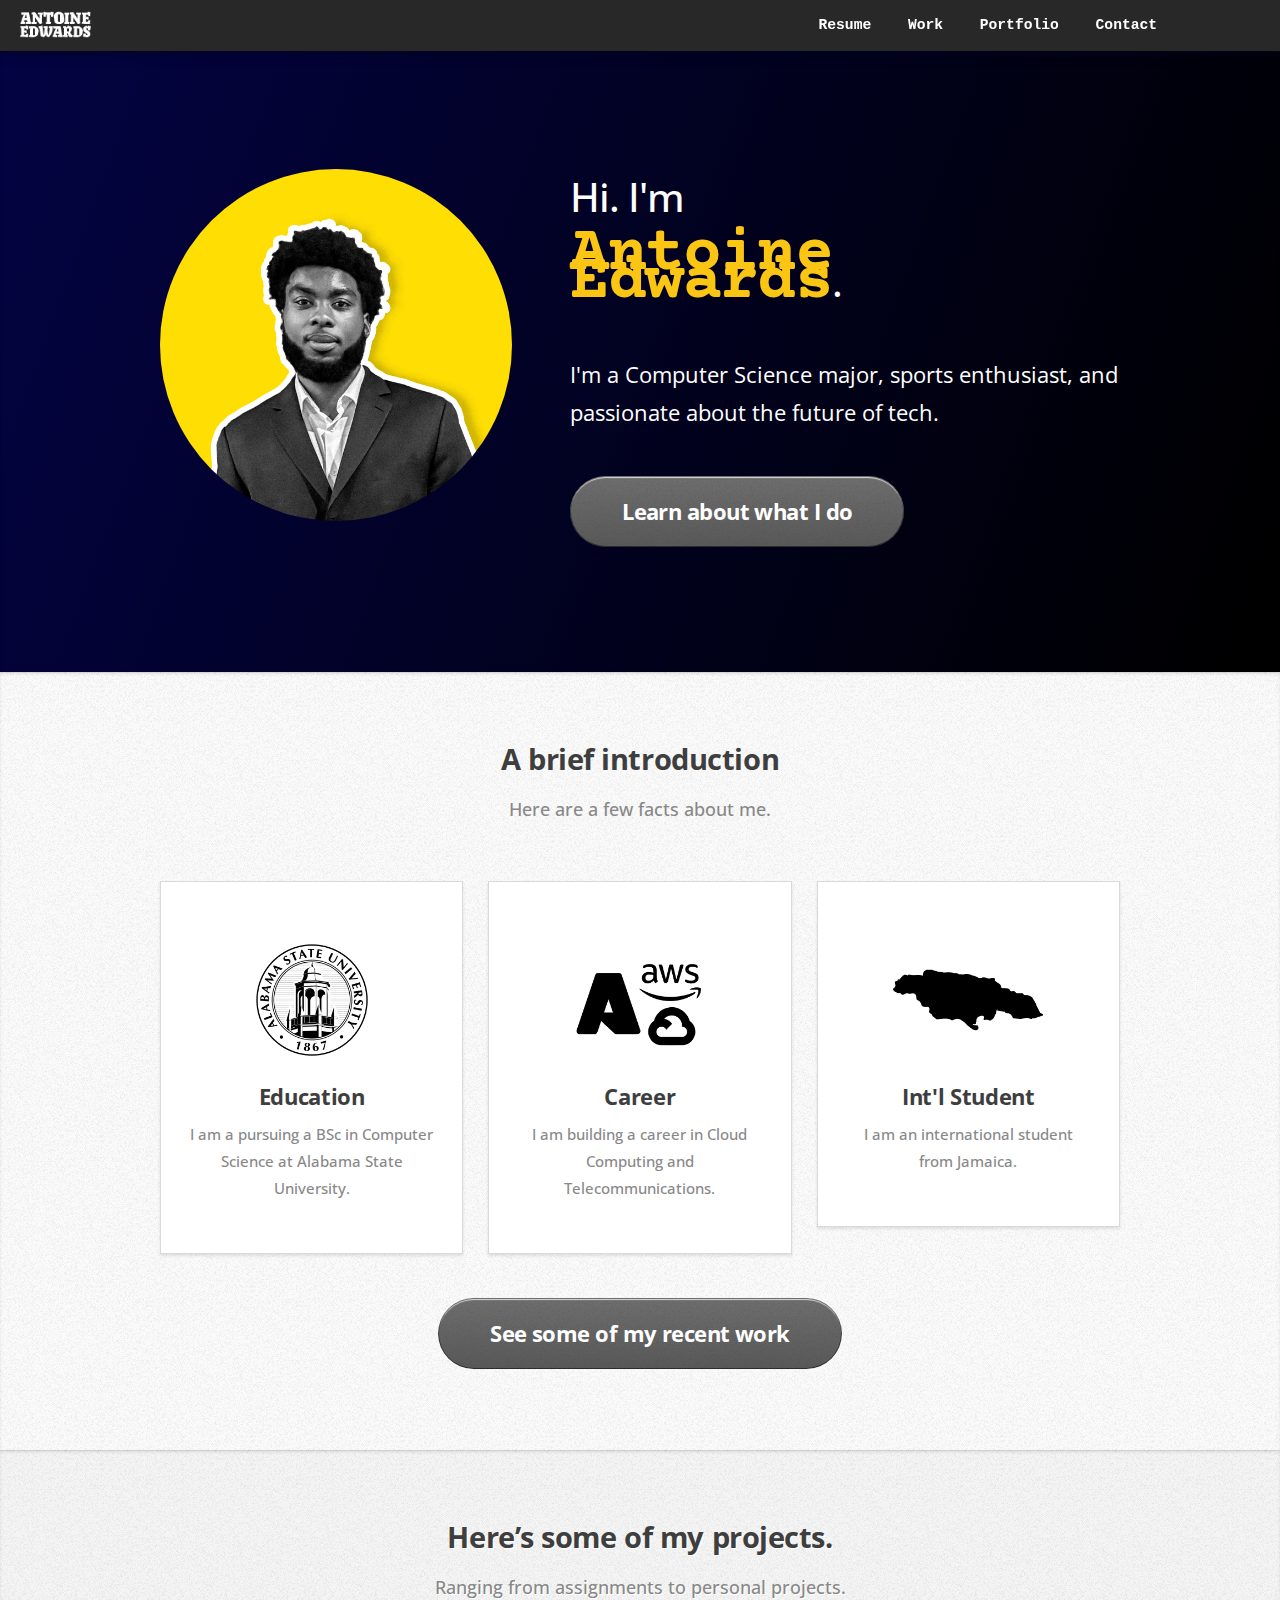
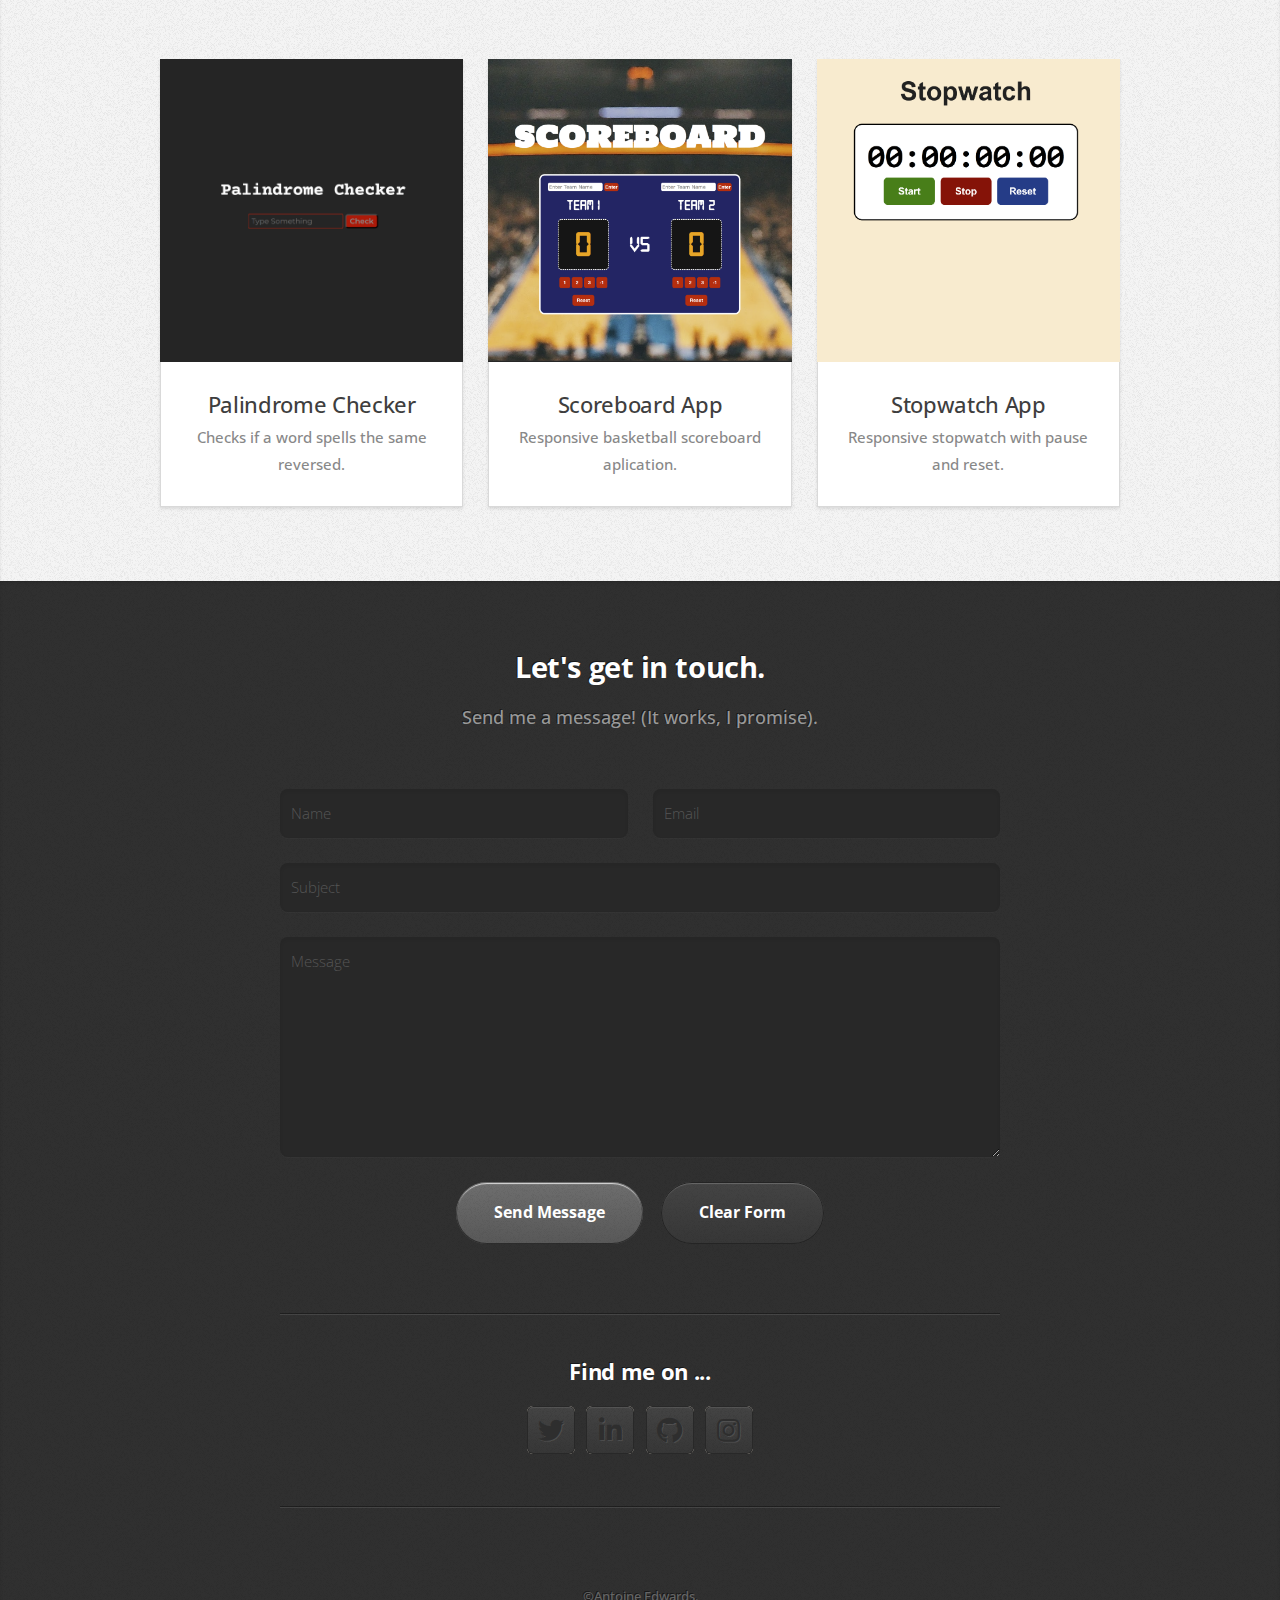
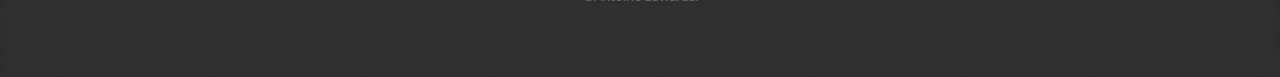
==== commit 235b2dc4: "change picture" ====
--- a/index.html
+++ b/index.html
@@ -30,7 +30,7 @@
 				<div class="container">
 					<div class="row">
 						<div class="col-4 col-5-large col-12-medium">
-							<span class="image fit"><img src="images/antoine.JPG" alt="" /></span>
+							<span class="image fit"><img src="images/HEADSHOT-yellow-bg.png" alt="" /></span>
 						</div>
 						<div class="col-8 col-7-large col-12-medium">
 							<header>
@@ -165,7 +165,7 @@
 									</div>
 									<div class="col-12">
 										<ul class="actions">
-											<li><input type="submit" value="Send Message" onclick="emailJS.send()" /></li>
+											<li><input id='submit' type="submit" value="Send Message"/></li>
 											<li><input type="reset" value="Clear Form" class="alt" /></li>
 										</ul>
 									</div>
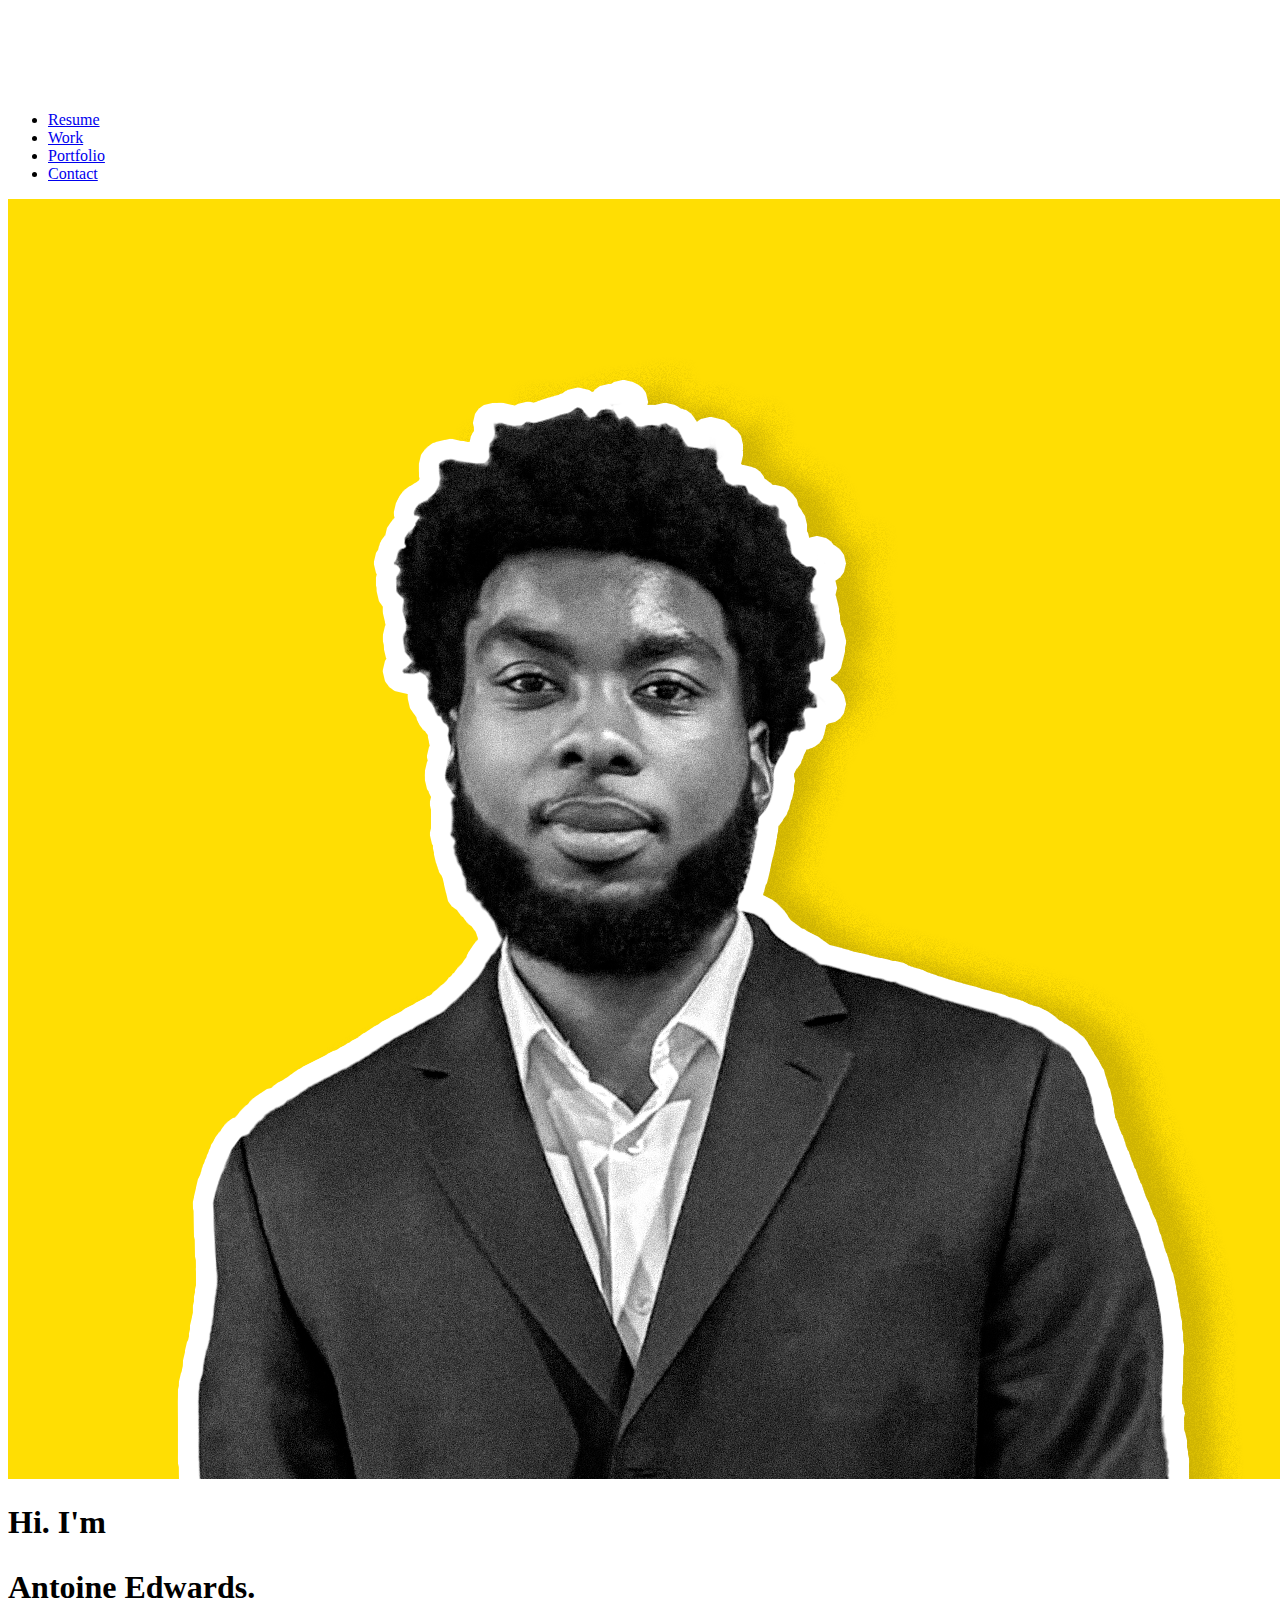
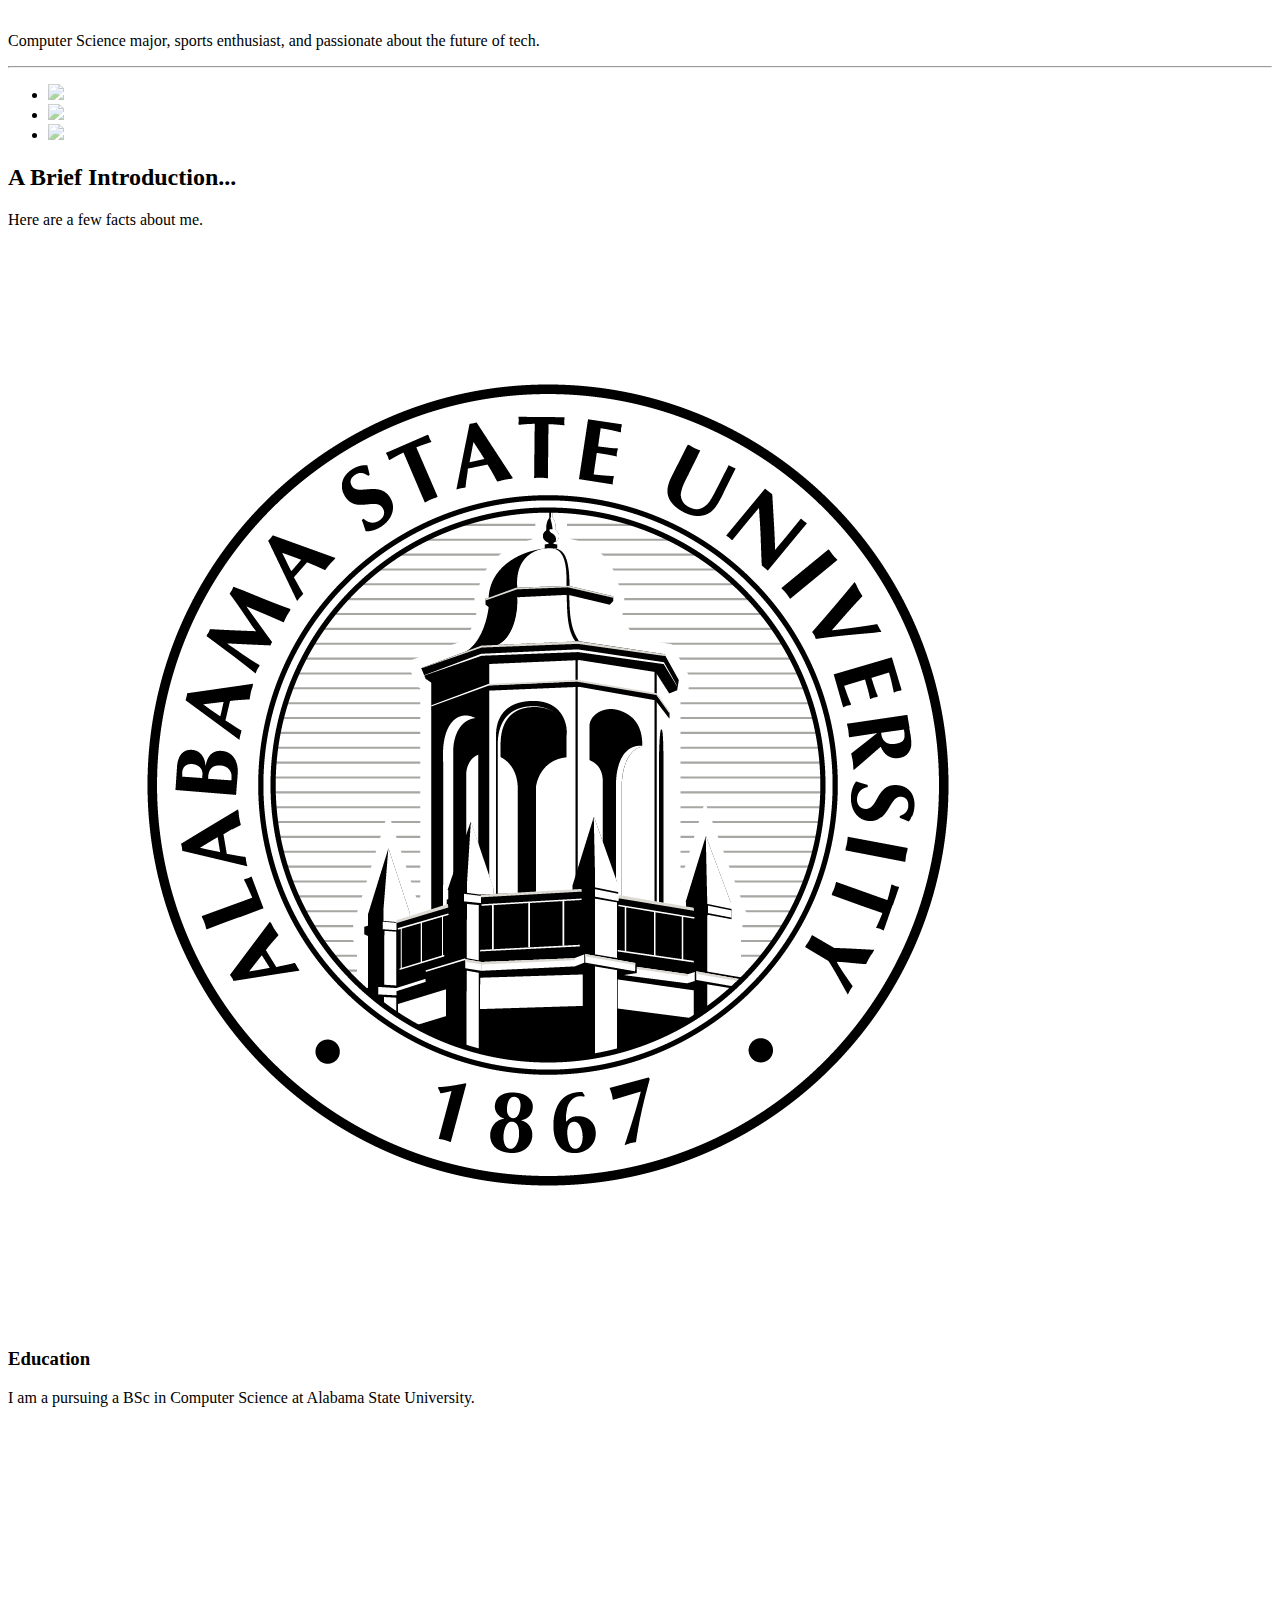
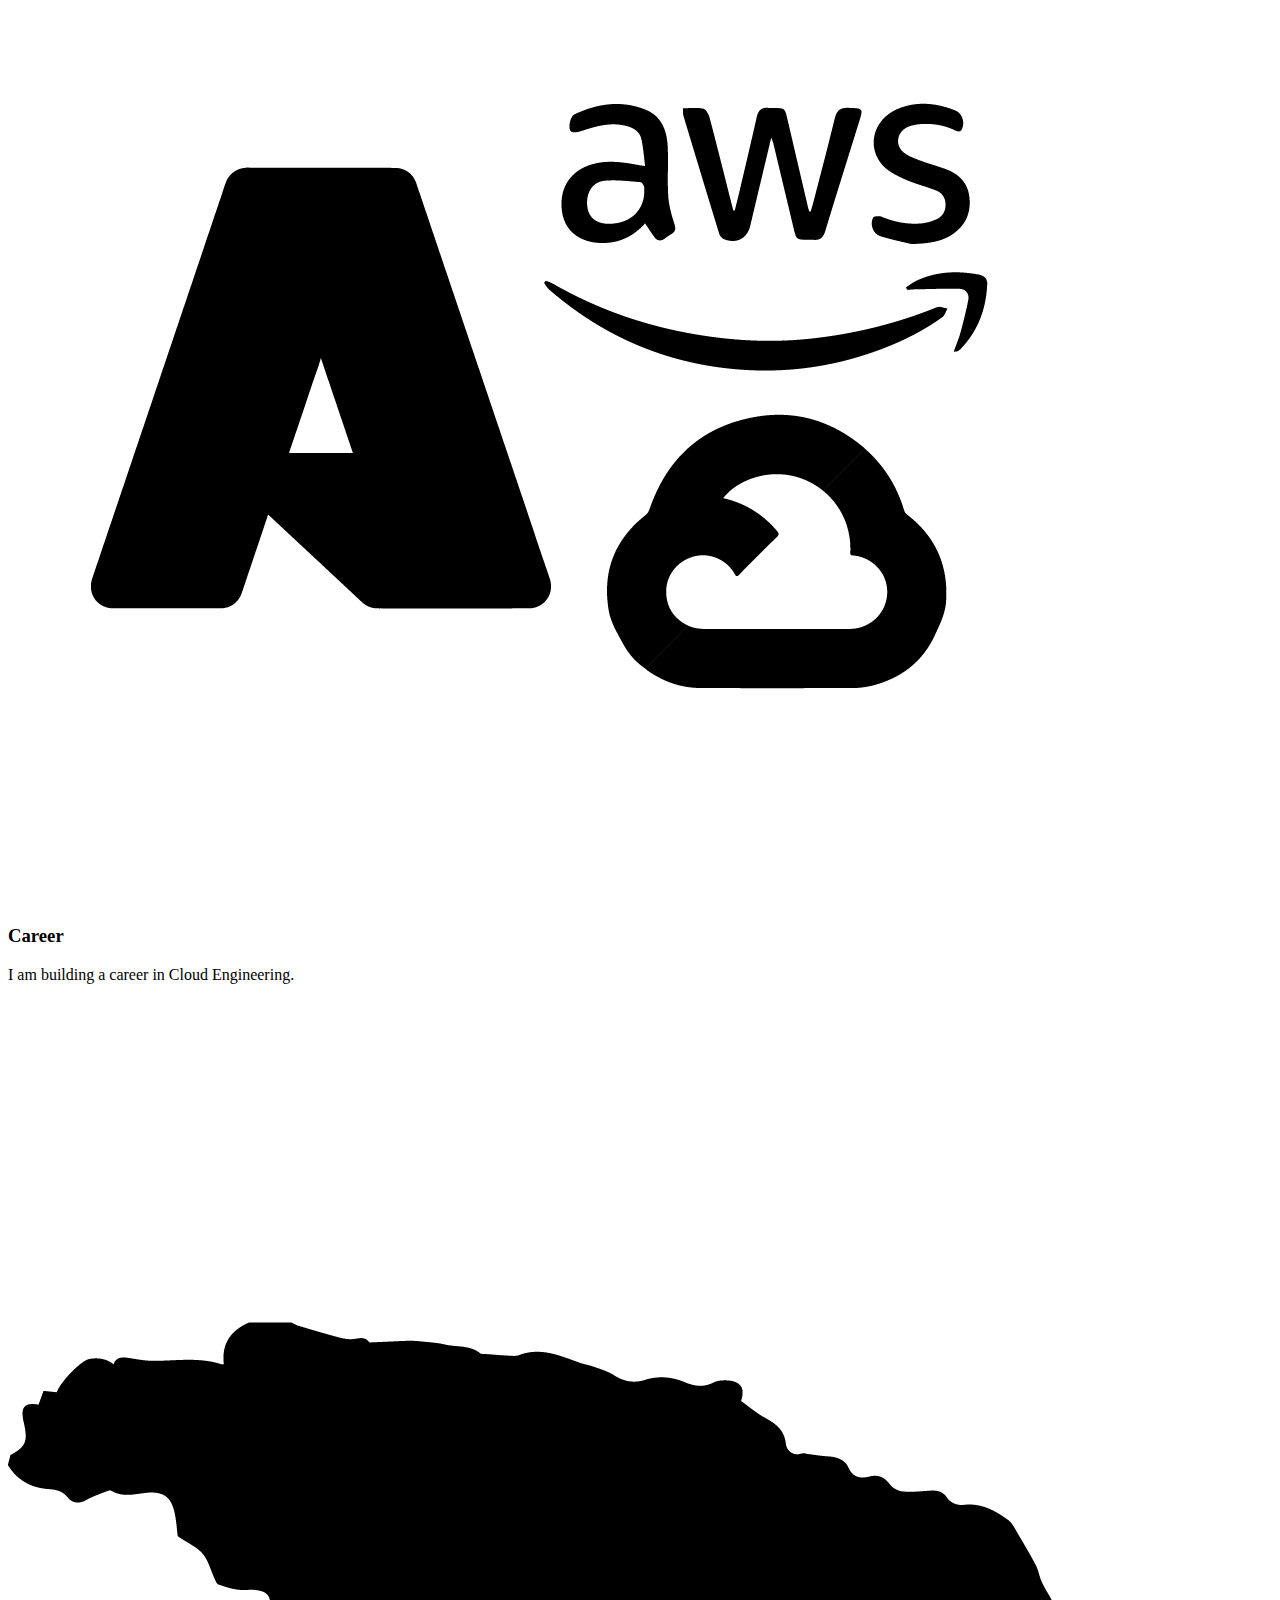
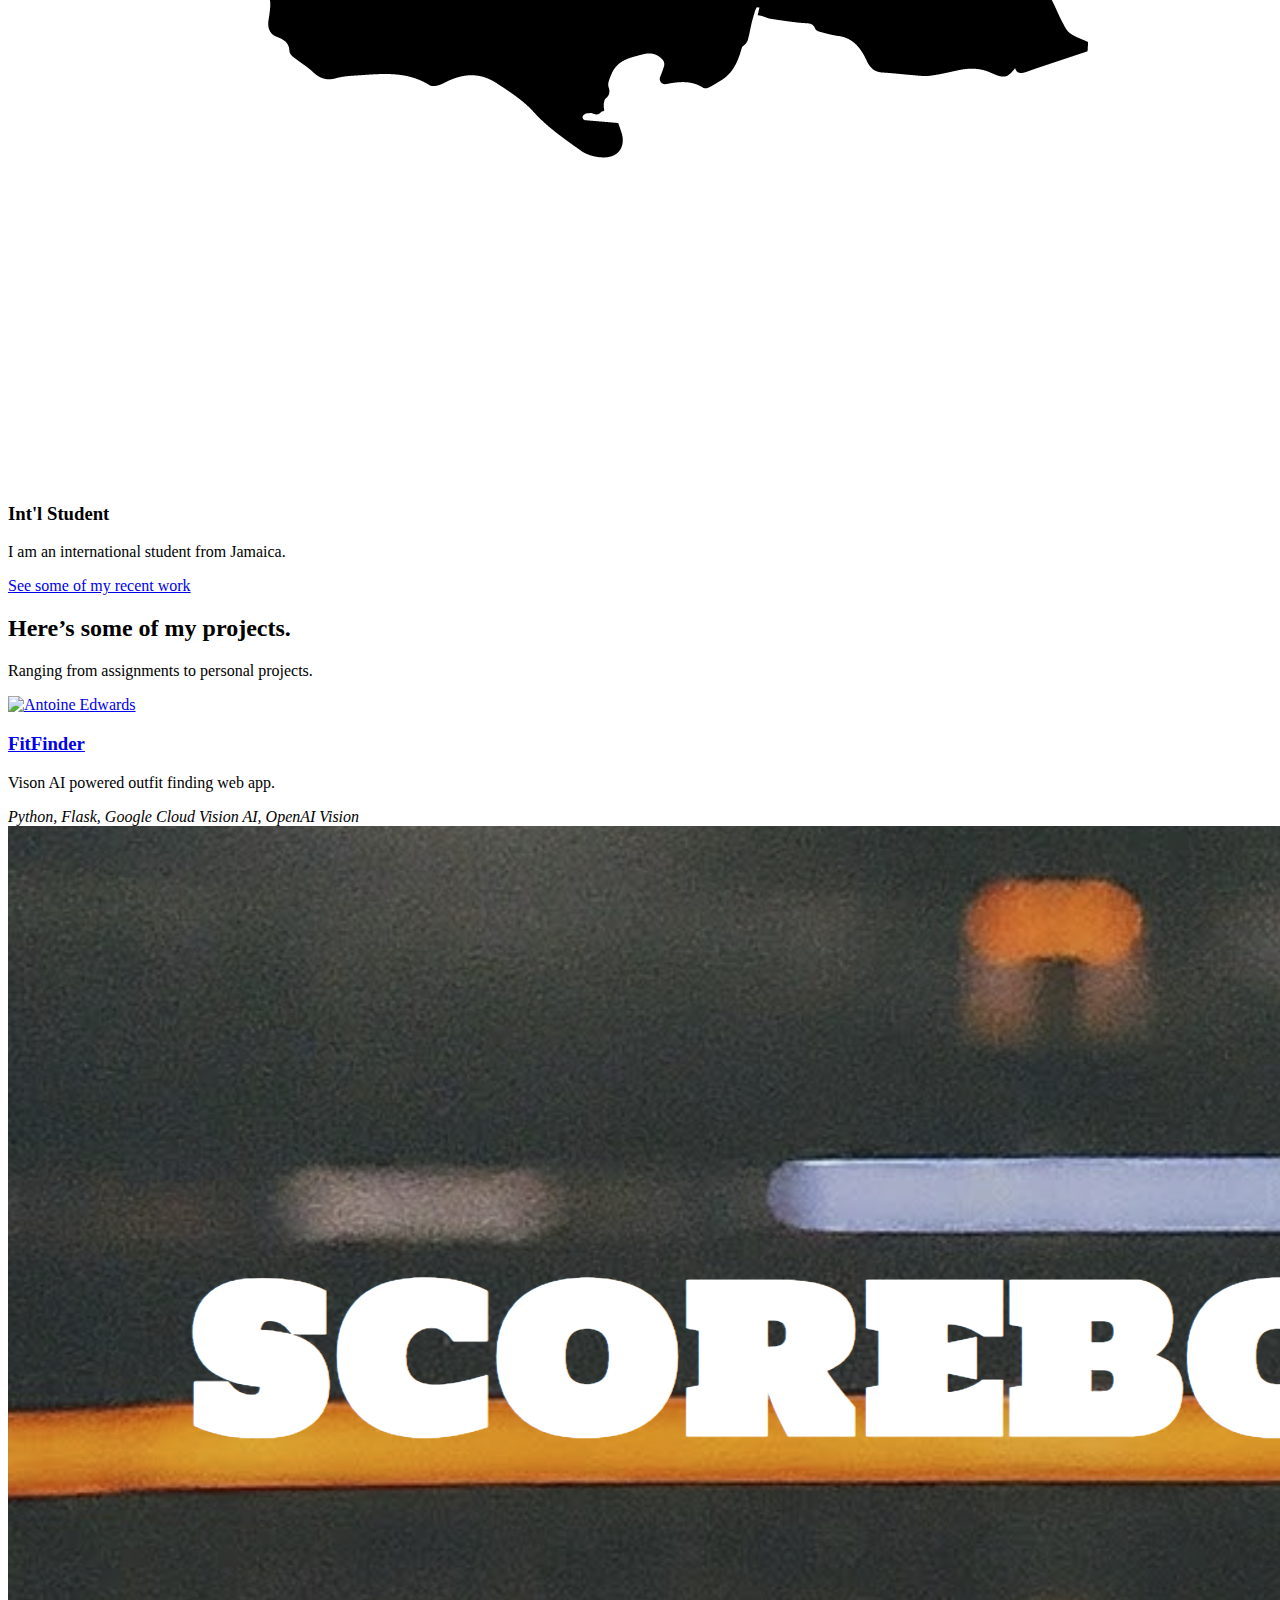
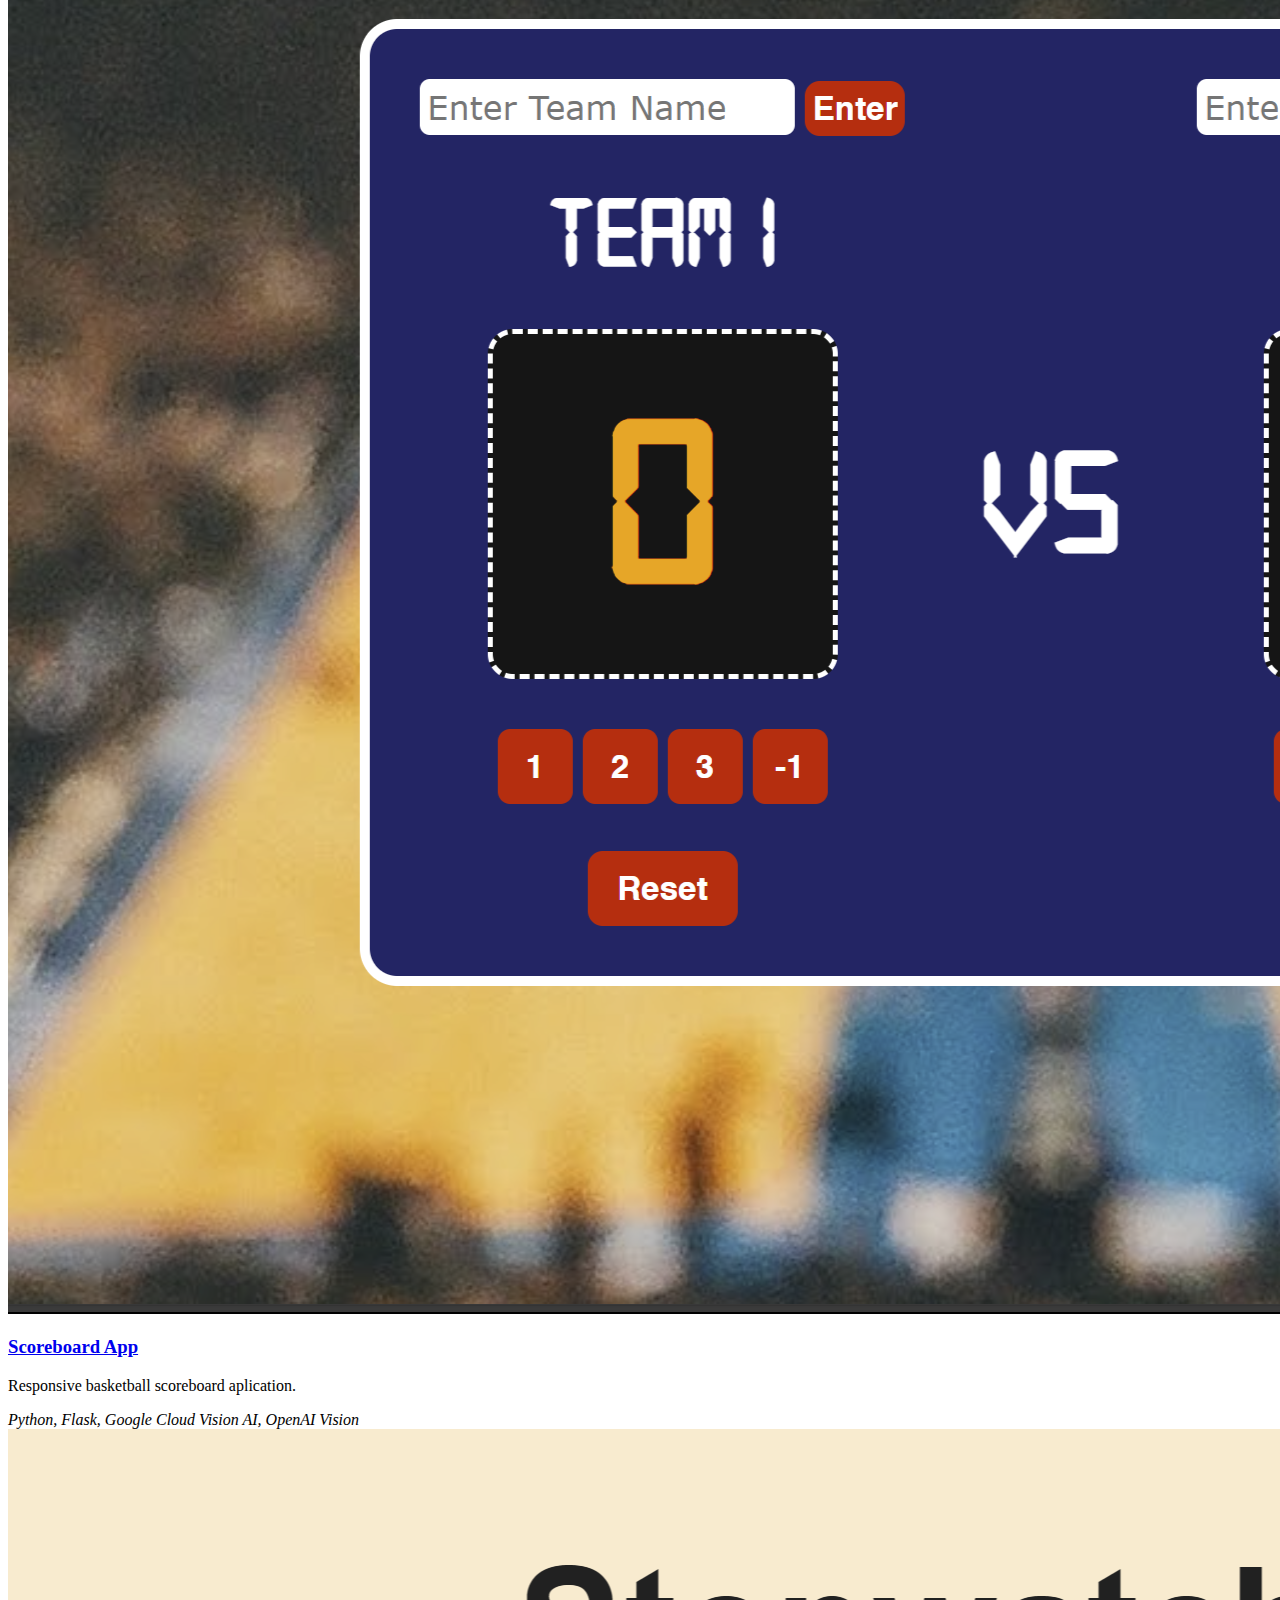
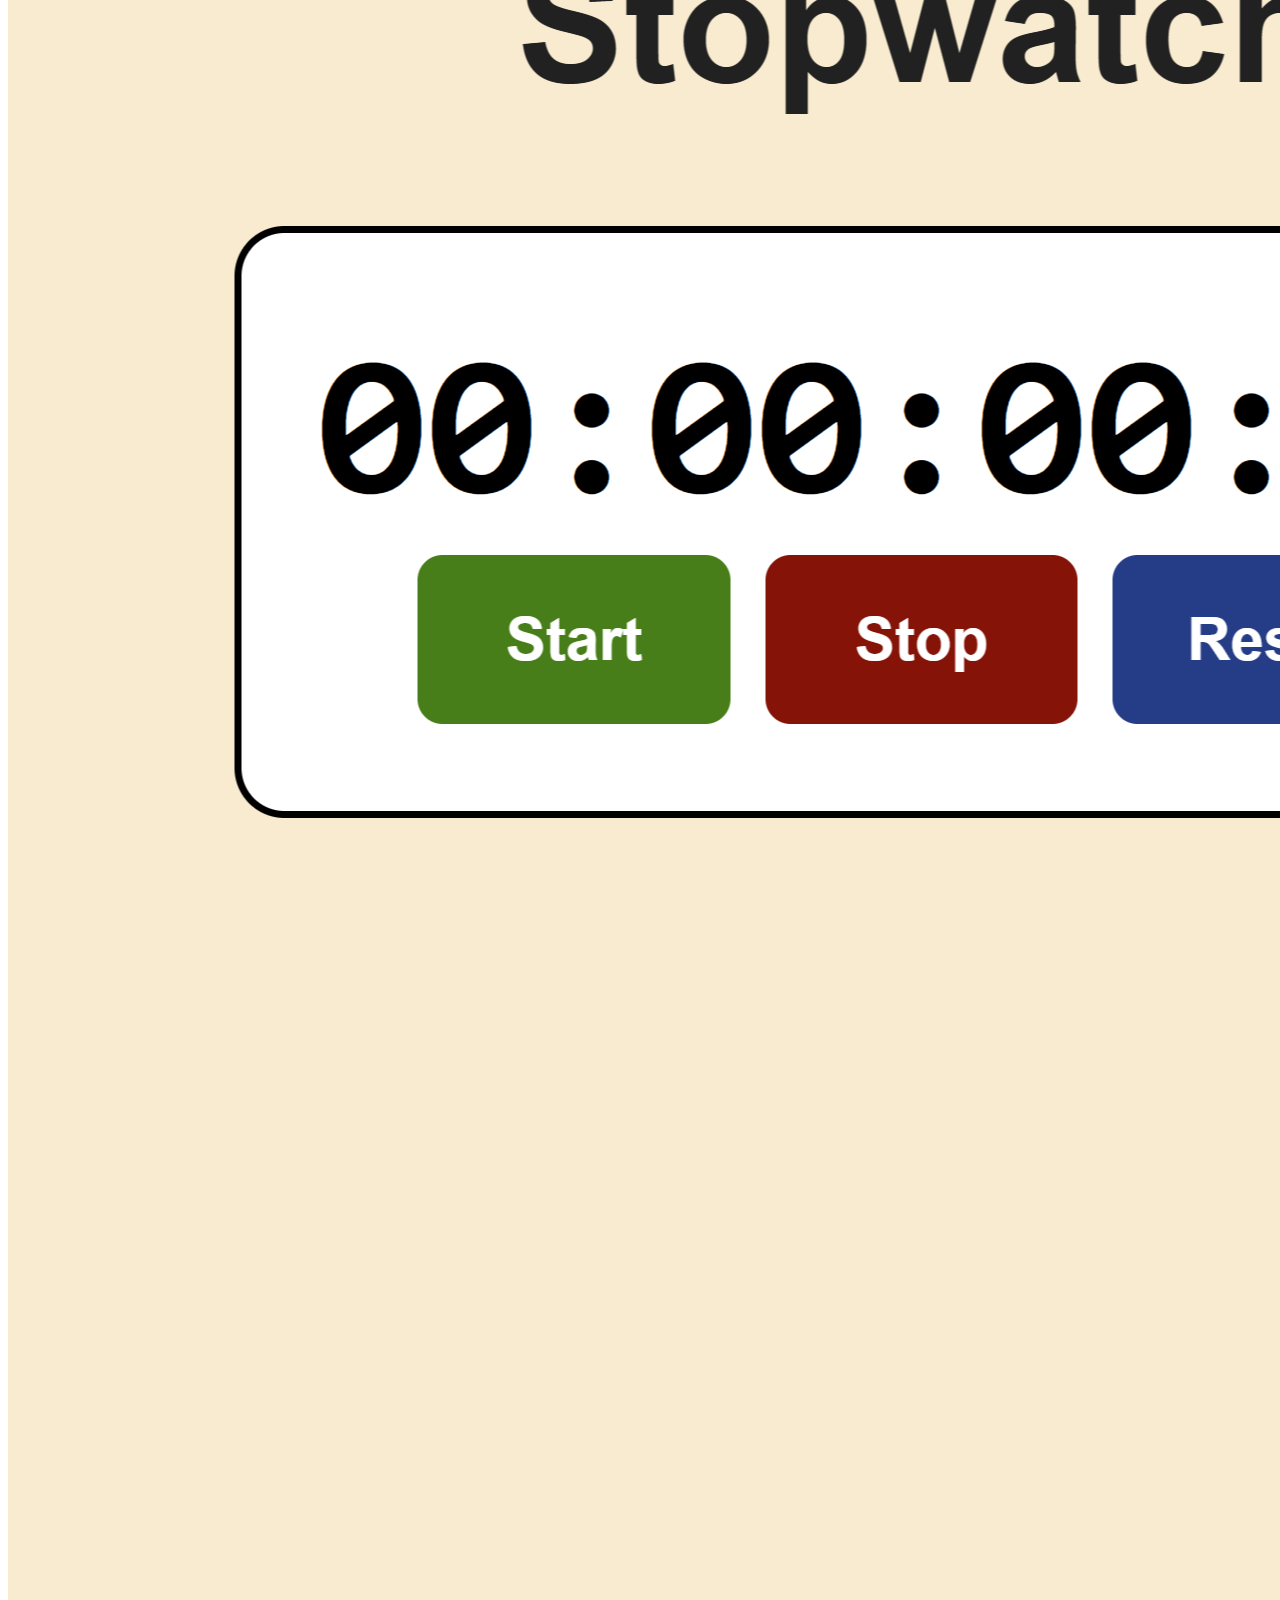
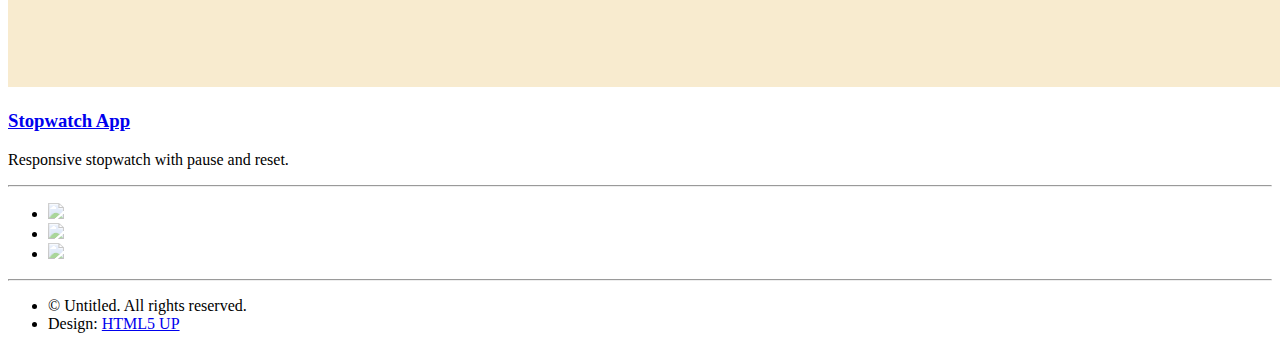
==== commit 42f047d1: "Update index.html" ====
--- a/index.html
+++ b/index.html
@@ -9,8 +9,8 @@
 		<title>Antoine Edwards</title>
 		<meta charset="utf-8" />
 		<meta name="viewport" content="width=device-width, initial-scale=1, user-scalable=no" />
-		<link rel="stylesheet" href="html5up-miniport/assets/css/main.css" />
-		<link rel="icon" href="MY-LOGO-02.png" type="image/png"/>
+		<link rel="stylesheet" href="assets/css/main.css" />
+		<link rel="icon" type="image/x-icon" href="images/">
 	</head>
 	<body class="is-preload">
 
@@ -18,7 +18,7 @@
 			<nav id="nav">
 				<img id="logo" src="images/1x/Asset 2.png"/>
 				<ul class="container">
-					<li><a href="https://github.com/antoineedwards/landing/blob/main/html5up-miniport/assets/ANTOINE-EDWARDS-RESUME.pdf" target="_blank">Resume</a></li>
+					<li><a href="assets/ANTOINE-EDWARDS-RESUME.pdf" target="_blank">Resume</a></li>
 					<li><a href="#work">Work</a></li>
 					<li><a href="#portfolio">Portfolio</a></li>
 					<li><a href="#contact">Contact</a></li>
@@ -34,13 +34,20 @@
 						</div>
 						<div class="col-8 col-7-large col-12-medium">
 							<header>
-								<h1>Hi. I'm</h1>
-								<h1><strong>Antoine Edwards</strong>.</h1>
+								<h1 style="font-size: 2em;">Hi. I'm</h1>
+								<h1 style="line-height: 1.5em;"><strong>Antoine Edwards.</strong></h1>
 							</header>
-							<p>I'm a Computer Science major, 
+							<p>Computer Science major, 
 								sports enthusiast, and passionate about the future of tech.</p>
-							<a href="#work" class="button large scrolly">Learn about what I do</a>
-						</div>
+								<div class="col-12" >
+									<hr/>
+									<ul class="social">
+										<li><a href="https://www.linkedin.com/in/antoineedwards"><img src="images/logos-02.png" height="50px" style="opacity: 0.5;"/></a></li>
+										<li><a href="https://github.com/antoineedwards"><img src="images/logos-01.png" height="50px" style="opacity: 0.5"/></a></li>
+										<li><a href="https://www.behance.net/antoineedwardsart"><img src="images/logos-03.png" height="50px" style="opacity: 0.5"/></a></li>
+									</ul>
+								</div>
+							</div>
 					</div>
 				</div>
 			</article>
@@ -49,7 +56,7 @@
 			<article id="work" class="wrapper style2">
 				<div class="container">
 					<header>
-						<h2>A brief introduction</h2>
+						<h2>A Brief Introduction...</h2>
 						<p>Here are a few facts about me.</p>
 					</header>
 					<div class="row aln-center">
@@ -64,7 +71,7 @@
 							<section class="box style1">
 								<img class="new-images" src = "images/WEBSITE-ASSETS-02.png">								
 								<h3>Career</h3>
-								<p>I am building a career in Cloud Computing and Telecommunications.</p>
+								<p>I am building a career in Cloud Engineering.</p>
 							</section>
 						</div>
 						<div class="col-4 col-6-medium col-12-small">
@@ -91,16 +98,18 @@
 					<div class="row">
 						<div class="col-4 col-6-medium col-12-small">
 							<article class="box style2">
-								<a href="https://github.com/antoineedwards/palindrome-checker" class="image featured"><img src="images/checker-thumbnail.png" alt="Antoine Edwards" /></a>
-								<h3><a href="#">Palindrome Checker</a></h3>
-								<p>Checks if a word spells the same reversed.</p>
+								<a href="https://github.com/antoineedwards/palindrome-checker" class="image featured"><img src="images/fitfinder-03.jpg" alt="Antoine Edwards" /></a>
+								<h3 class="project-title"><a href="#">FitFinder</a></h3>
+								<p>Vison AI powered outfit finding web app.</p>
+								<i class="app-desc">Python, Flask, Google Cloud Vision AI, OpenAI Vision </i>
 							</article>
 						</div>
 						<div class="col-4 col-6-medium col-12-small">
 							<article class="box style2">
 								<a href="https://github.com/antoineedwards/Scoreboard-Project-JavaScript-Practice" class="image featured"><img src="images/scoreboard-thumbnail.png" alt="Antoine Edwards" /></a>
-								<h3><a href="#">Scoreboard App</a></h3>
+								<h3 class="project-title"><a href="#">Scoreboard App</a></h3>
 								<p>Responsive basketball scoreboard aplication.</p>
+								<i class="app-desc">Python, Flask, Google Cloud Vision AI, OpenAI Vision </i>
 							</article>
 						</div>
 						<div class="col-4 col-6-medium col-12-small">
@@ -142,10 +151,10 @@
 
 		<!-- Contact -->
 			<article id="contact" class="wrapper style4">
-				<div class="container medium">
+				<!--<div class="container medium">
 					<header>
 						<h2>Let's get in touch.</h2>
-						<p>Send me a message! (It works, I promise).</p>
+						<p>Send me a message!.</p>
 					</header>
 					<div class="row">
 						<div class="col-12">
@@ -165,22 +174,23 @@
 									</div>
 									<div class="col-12">
 										<ul class="actions">
-											<li><input id='submit' type="submit" value="Send Message"/></li>
+											<li><input type="submit" value="Send Message" onclick="sendEmail()" /></li>
 											<li><input type="reset" value="Clear Form" class="alt" /></li>
 										</ul>
 									</div>
 								</div>
 							</form>
-						</div>
-						<div class="col-12">
-							<hr />
-							<h3>Find me on ...</h3>
+						</div>-->
+						<div class="col-12" >
+							<hr/>
 							<ul class="social">
-								<li><a href="https://x.com/Hilltopbadniss" class="icon brands fa-twitter"><span class="label">Twitter</span></a></li>
-								<li><a href="https://www.linkedin.com/in/antoine-edwards-036419280/" class="icon brands fa-linkedin-in"><span class="label">LinkedIn</span></a></li>
-								<li><a href="https://github.com/antoineedwards" class="icon brands fa-github"><span class="label">Github</span></a></li>
+								<li><a href="https://www.linkedin.com/in/antoineedwards"><img src="images/logos-02.png" height="50px" style="opacity: 0.5;"/></a></li>
+								<li><a href="https://github.com/antoineedwards"><img src="images/logos-01.png" height="50px" style="opacity: 0.5"/></a></li>
+								<li><a href="https://www.behance.net/antoineedwardsart"><img src="images/logos-03.png" height="50px" style="opacity: 0.5"/></a></li>
+
+								<!--<li><a href="https://x.com/Hilltopbadniss" class="icon brands fa-twitter"><span class="label">Twitter</span></a></li>
 								<li><a href="https://www.instagram.com/_aj.edwards_/?hl=en" class="icon brands fa-instagram"><span></span></a></li>
-
+							-->
 								<!--
 								<li><a href="#" class="icon solid fa-rss"><span>RSS</span></a></li>
 								<li><a href="#" class="icon brands fa-foursquare"><span>Foursquare</span></a></li>
@@ -197,20 +207,20 @@
 					</div>
 					<footer>
 						<ul id="copyright">
-							<li>&copy;Antoine Edwards.</li>
+							<li>&copy; Untitled. All rights reserved.</li><li>Design: <a href="http://html5up.net">HTML5 UP</a></li>
 						</ul>
 					</footer>
 				</div>
 			</article>
 
 		<!-- Scripts -->
-			<script src="html5up-miniport/assets/js/jquery.min.js"></script>
-			<script src="html5up-miniport/assets/js/jquery.scrolly.min.js"></script>
-			<script src="html5up-miniport/assets/js/browser.min.js"></script>
-			<script src="html5up-miniport/assets/js/breakpoints.min.js"></script>
-			<script src="html5up-miniport/assets/js/util.js"></script>
-			<script src="html5up-miniport/assets/js/main.js"></script>
-			<script src="html5up-miniport/assets/js/contact.js"></script>
+			<script src="assets/js/jquery.min.js"></script>
+			<script src="assets/js/jquery.scrolly.min.js"></script>
+			<script src="assets/js/browser.min.js"></script>
+			<script src="assets/js/breakpoints.min.js"></script>
+			<script src="assets/js/util.js"></script>
+			<script src="assets/js/main.js"></script>
+			<script src="assets/js/contact.js"></script>
 
 	</body>
 </html>
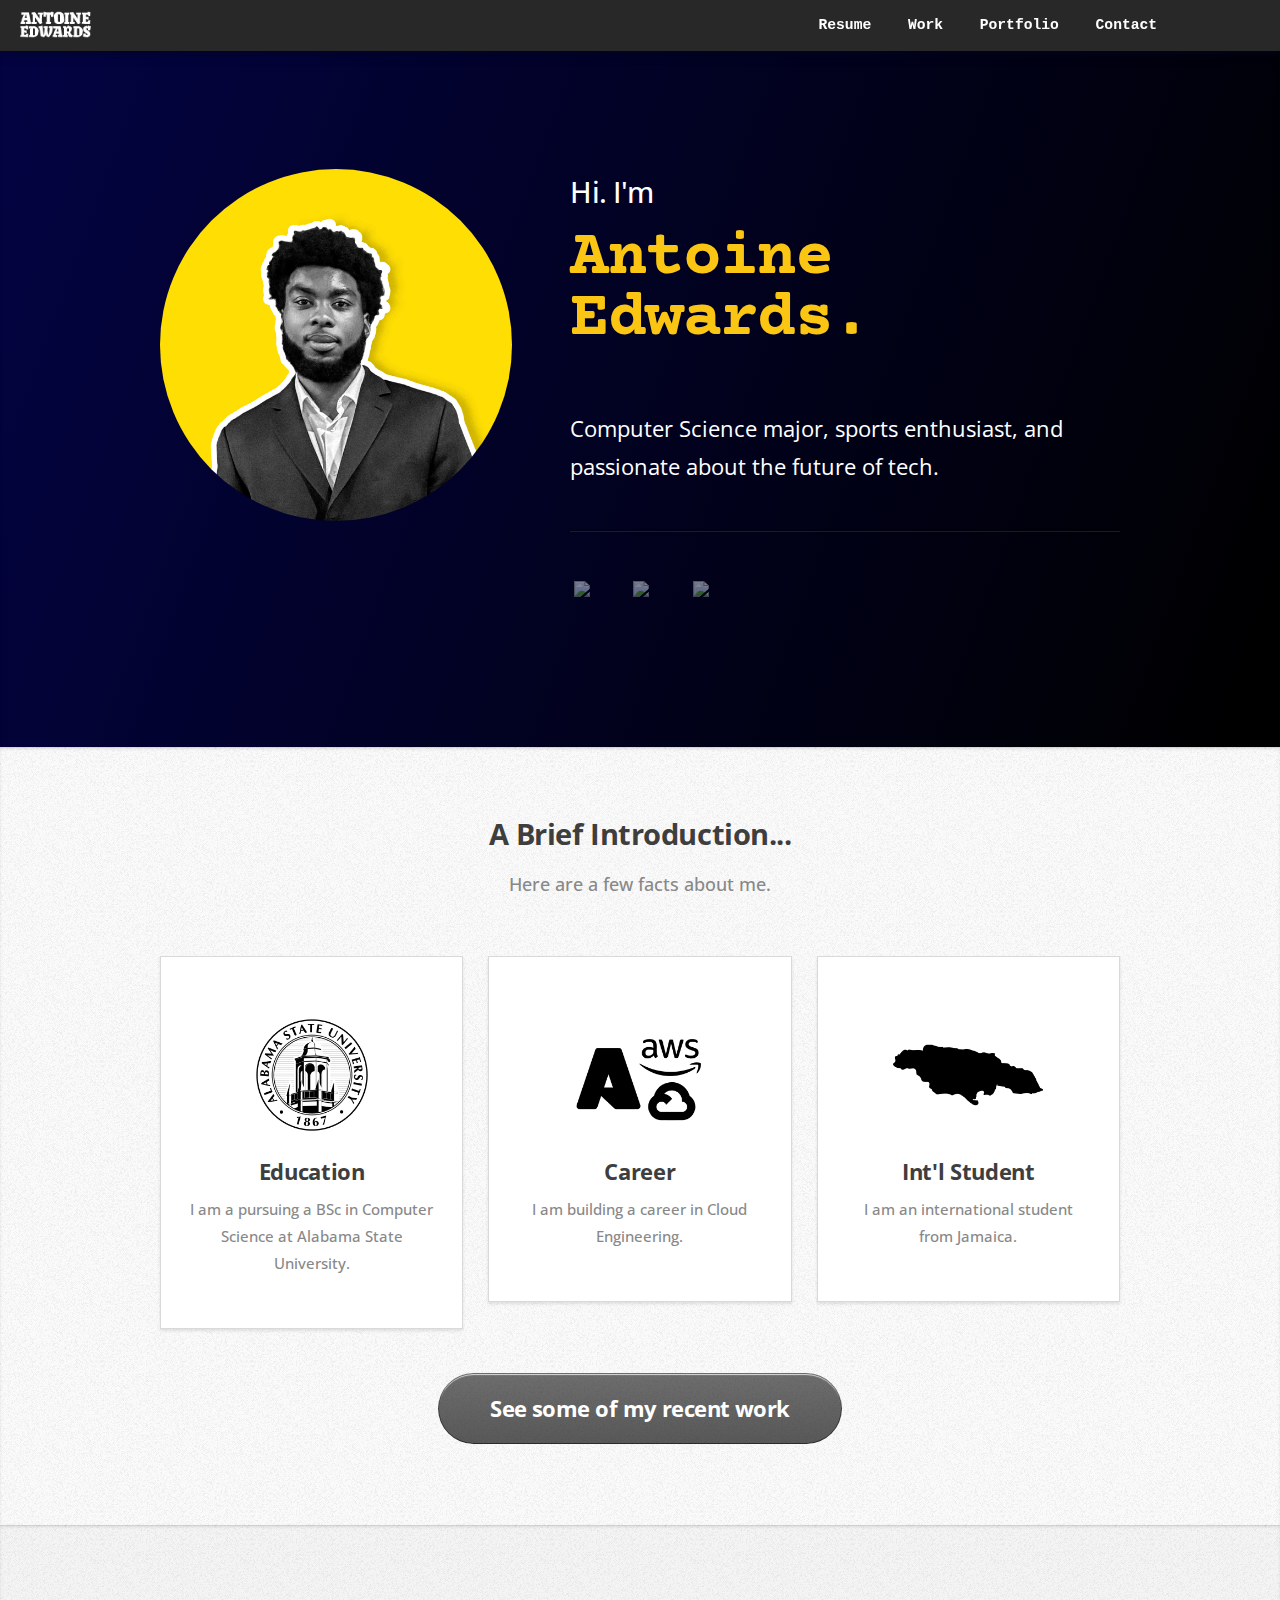
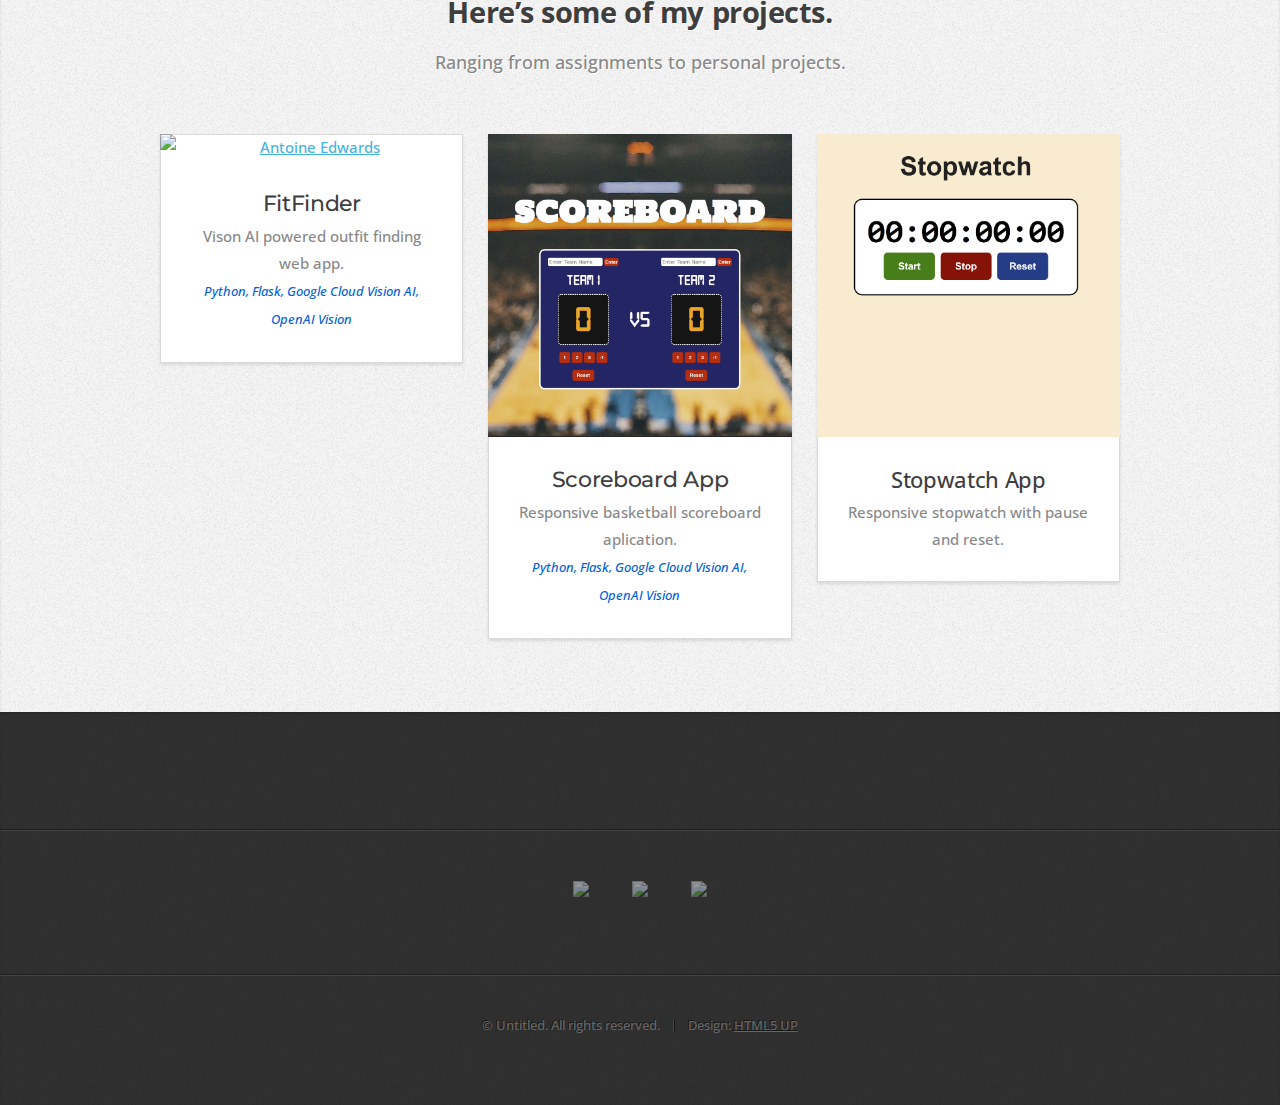
==== commit 23c0c439: "Update index.html" ====
--- a/index.html
+++ b/index.html
@@ -9,7 +9,7 @@
 		<title>Antoine Edwards</title>
 		<meta charset="utf-8" />
 		<meta name="viewport" content="width=device-width, initial-scale=1, user-scalable=no" />
-		<link rel="stylesheet" href="assets/css/main.css" />
+		<link rel="stylesheet" href="html5up-miniport/assets/css/main.css" />
 		<link rel="icon" type="image/x-icon" href="images/">
 	</head>
 	<body class="is-preload">
--- a/html5up-miniport/assets/css/main.css
+++ b/html5up-miniport/assets/css/main.css
@@ -0,0 +1,2484 @@
+@import url("https://fonts.googleapis.com/css?family=Open+Sans:300,300italic,600,600italic,700");
+@import url("fontawesome-all.min.css");
+@import url('https://fonts.googleapis.com/css2?family=Courier+Prime:ital,wght@0,400;0,700;1,400;1,700&family=Space+Mono:ital,wght@0,400;0,700;1,400;1,700&display=swap');
+@import url('https://fonts.googleapis.com/css2?family=Courier+Prime:ital,wght@0,400;0,700;1,400;1,700&family=Montserrat:ital,wght@0,100..900;1,100..900&family=Space+Mono:ital,wght@0,400;0,700;1,400;1,700&display=swap');
+@import url('https://fonts.googleapis.com/css2?family=Montserrat:ital,wght@0,100..900;1,100..900&display=swap');
+/*
+	Miniport by HTML5 UP
+	html5up.net | @ajlkn
+	Free for personal and commercial use under the CCA 3.0 license (html5up.net/license)
+*/
+*{
+
+	font-weight: 500;
+}
+html, body, div, span, applet, object,
+iframe, h1, h2, h3, h4, h5, h6, p, blockquote,
+pre, a, abbr, acronym, address, big, cite,
+code, del, dfn, em, img, ins, kbd, q, s, samp,
+small, strike, strong, sub, sup, tt, var, b,
+u, i, center, dl, dt, dd, ol, ul, li, fieldset,
+form, label, legend, table, caption, tbody,
+tfoot, thead, tr, th, td, article, aside,
+canvas, details, embed, figure, figcaption,
+footer, header, hgroup, menu, nav, output, ruby,
+section, summary, time, mark, audio, video {
+	margin: 0;
+	padding: 0;
+	border: 0;
+	font-size: 100%;
+	font: Montserrat;
+	vertical-align: baseline;}
+
+article, aside, details, figcaption, figure,
+footer, header, hgroup, menu, nav, section {
+	display: block;}
+
+.project-title{
+	font-family: Montserrat;
+	font-weight: 100;
+}
+
+.app-desc{
+	font-size: 0.9em;
+	color:#0062DB;
+}
+
+body {
+	line-height: 1;
+}
+
+ol, ul {
+	list-style: none;
+}
+
+blockquote, q {
+	quotes: none;
+}
+
+	blockquote:before, blockquote:after, q:before, q:after {
+		content: '';
+		content: none;
+	}
+
+table {
+	border-collapse: collapse;
+	border-spacing: 0;
+}
+
+body {
+	-webkit-text-size-adjust: none;
+}
+
+mark {
+	background-color: transparent;
+	color: inherit;
+}
+
+input::-moz-focus-inner {
+	border: 0;
+	padding: 0;
+}
+
+input, select, textarea {
+	-moz-appearance: none;
+	-webkit-appearance: none;
+	-ms-appearance: none;
+	appearance: none;
+}
+
+/* Basic */
+
+	html {
+		box-sizing: border-box;
+	}
+
+	*, *:before, *:after {
+		box-sizing: inherit;
+	}
+
+	body {
+		padding-top: 3.5em;
+	}
+
+		body.is-preload *, body.is-preload *:before, body.is-preload *:after {
+			-moz-animation: none !important;
+			-webkit-animation: none !important;
+			-ms-animation: none !important;
+			animation: none !important;
+			-moz-transition: none !important;
+			-webkit-transition: none !important;
+			-ms-transition: none !important;
+			transition: none !important;
+		}
+
+	body, input, textarea, select {
+		font-family: 'Open Sans', sans-serif;
+		line-height: 1.85em;
+		color: #888;
+		font-weight: 300;
+		font-size: 13pt;
+	}
+
+	a {
+		-moz-transition: color .2s ease-in-out;
+		-webkit-transition: color .2s ease-in-out;
+		-ms-transition: color .2s ease-in-out;
+		transition: color .2s ease-in-out;
+		color: #43B3E0;
+		text-decoration: underline;
+	}
+
+		a:hover {
+			color: #43bff0 !important;
+		}
+
+		a img {
+			border: 0;
+		}
+
+	b, strong {
+		font-weight: 600;
+		color: #3e3e3e;
+	}
+
+	i, em {
+		font-style: italic;
+	}
+
+	sub {
+		position: relative;
+		top: 0.5em;
+		font-size: 0.8em;
+	}
+
+	sup {
+		position: relative;
+		top: -0.5em;
+		font-size: 0.8em;
+	}
+
+	blockquote {
+		border-left: solid 0.75em #eee;
+		padding: 1em 0 1em 1.5em;
+		font-style: italic;
+	}
+
+	h1, h2, h3, h4, h5, h6 {
+		color: #3e3e3e;
+		margin: 0 0 0.75em 0;
+	}
+
+	h1 a, h2 a, h3 a, h4 a, h5 a, h6 a {
+		text-decoration: none;
+		color: inherit;
+	}
+
+	h2, h3, h4, h5, h6 {
+		font-weight: 700;
+	}
+
+	h1 {
+		font-size: 40px;
+		letter-spacing: -0.025em;
+
+	}
+
+		h1 strong {
+			font-family: "Courier Prime", monospace;
+			font-weight: 800;
+			font-size: 65px;
+			letter-spacing: -0.025em;
+			font-style: normal;
+			color: rgb(251, 197, 19);
+		}
+
+	h2 {
+		font-size: 2em;
+		letter-spacing: -0.015em;
+	}
+
+	h3 {
+		font-size: 1.5em;
+		letter-spacing: -0.015em;
+	}
+
+	em, i {
+		font-style: italic;
+	}
+
+	br.clear {
+		clear: both;
+	}
+
+	hr {
+		border: 0;
+		border-top: solid 1px #444;
+		border-top-color: rgba(0, 0, 0, 0.35);
+		box-shadow: 0px 1px 0px 0px rgba(255, 255, 255, 0.1);
+		height: 1px;
+		margin: 3em 0;
+	}
+
+	p, ul, ol, dl, table {
+		margin-bottom: 0;
+	}
+
+	header {
+		margin: 0 0 3em 0;
+	}
+
+		header > p {
+			font-size: 1.25em;
+			margin: 0;
+		}
+
+	footer {
+		margin: 3em 0 0 0;
+	}
+
+		footer > p {
+			font-size: 1.25em;
+		}
+
+/* Container */
+
+	.container {
+		margin: 0 auto;
+		max-width: calc(100% - 50px);
+		width: 1200px;
+	}
+
+		.container.medium {
+			width: 900px;
+		}
+
+		@media screen and (max-width: 1680px) {
+
+			.container {
+				width: 1200px;
+			}
+
+				.container.medium {
+					width: 900px;
+				}
+
+		}
+
+		@media screen and (max-width: 1280px) {
+
+			.container {
+				width: 960px;
+			}
+
+				.container.medium {
+					width: 720px;
+				}
+
+		}
+
+		@media screen and (max-width: 980px) {
+
+			.container {
+				width: 100%;
+			}
+
+				.container.medium {
+					width: 75%;
+				}
+
+		}
+
+		@media screen and (max-width: 736px) {
+
+			.container {
+				width: 100%;
+				max-width: calc(100% - 30px);
+			}
+
+				.container.medium {
+					width: 100%;
+				}
+
+		}
+
+/* Row */
+
+	.row {
+		display: flex;
+		flex-wrap: wrap;
+		box-sizing: border-box;
+		align-items: stretch;
+	}
+
+		.row > * {
+			box-sizing: border-box;
+		}
+
+		.row.gtr-uniform > * > :last-child {
+			margin-bottom: 0;
+		}
+
+		.row.aln-left {
+			justify-content: flex-start;
+		}
+
+		.row.aln-center {
+			justify-content: center;
+		}
+
+		.row.aln-right {
+			justify-content: flex-end;
+		}
+
+		.row.aln-top {
+			align-items: flex-start;
+		}
+
+		.row.aln-middle {
+			align-items: center;
+		}
+
+		.row.aln-bottom {
+			align-items: flex-end;
+		}
+
+		.row > .imp {
+			order: -1;
+		}
+
+		.row > .col-1 {
+			width: 8.33333%;
+		}
+
+		.row > .off-1 {
+			margin-left: 8.33333%;
+		}
+
+		.row > .col-2 {
+			width: 16.66667%;
+		}
+
+		.row > .off-2 {
+			margin-left: 16.66667%;
+		}
+
+		.row > .col-3 {
+			width: 25%;
+		}
+
+		.row > .off-3 {
+			margin-left: 25%;
+		}
+
+		.row > .col-4 {
+			width: 33.33333%;
+		}
+
+		.row > .off-4 {
+			margin-left: 33.33333%;
+		}
+
+		.row > .col-5 {
+			width: 41.66667%;
+		}
+
+		.row > .off-5 {
+			margin-left: 41.66667%;
+		}
+
+		.row > .col-6 {
+			width: 50%;
+		}
+
+		.row > .off-6 {
+			margin-left: 50%;
+		}
+
+		.row > .col-7 {
+			width: 58.33333%;
+		}
+
+		.row > .off-7 {
+			margin-left: 58.33333%;
+		}
+
+		.row > .col-8 {
+			width: 66.66667%;
+		}
+
+		.row > .off-8 {
+			margin-left: 66.66667%;
+		}
+
+		.row > .col-9 {
+			width: 75%;
+		}
+
+		.row > .off-9 {
+			margin-left: 75%;
+		}
+
+		.row > .col-10 {
+			width: 83.33333%;
+		}
+
+		.row > .off-10 {
+			margin-left: 83.33333%;
+		}
+
+		.row > .col-11 {
+			width: 91.66667%;
+		}
+
+		.row > .off-11 {
+			margin-left: 91.66667%;
+		}
+
+		.row > .col-12 {
+			width: 100%;
+		}
+
+		.row > .off-12 {
+			margin-left: 100%;
+		}
+
+		.row.gtr-0 {
+			margin-top: 0px;
+			margin-left: 0px;
+		}
+
+			.row.gtr-0 > * {
+				padding: 0px 0 0 0px;
+			}
+
+			.row.gtr-0.gtr-uniform {
+				margin-top: 0px;
+			}
+
+				.row.gtr-0.gtr-uniform > * {
+					padding-top: 0px;
+				}
+
+		.row.gtr-25 {
+			margin-top: -6.25px;
+			margin-left: -6.25px;
+		}
+
+			.row.gtr-25 > * {
+				padding: 6.25px 0 0 6.25px;
+			}
+
+			.row.gtr-25.gtr-uniform {
+				margin-top: -6.25px;
+			}
+
+				.row.gtr-25.gtr-uniform > * {
+					padding-top: 6.25px;
+				}
+
+		.row.gtr-50 {
+			margin-top: -12.5px;
+			margin-left: -12.5px;
+		}
+
+			.row.gtr-50 > * {
+				padding: 12.5px 0 0 12.5px;
+			}
+
+			.row.gtr-50.gtr-uniform {
+				margin-top: -12.5px;
+			}
+
+				.row.gtr-50.gtr-uniform > * {
+					padding-top: 12.5px;
+				}
+
+		.row {
+			margin-top: -25px;
+			margin-left: -25px;
+		}
+
+			.row > * {
+				padding: 25px 0 0 25px;
+			}
+
+			.row.gtr-uniform {
+				margin-top: -25px;
+			}
+
+				.row.gtr-uniform > * {
+					padding-top: 25px;
+				}
+
+		.row.gtr-150 {
+			margin-top: -37.5px;
+			margin-left: -37.5px;
+		}
+
+			.row.gtr-150 > * {
+				padding: 37.5px 0 0 37.5px;
+			}
+
+			.row.gtr-150.gtr-uniform {
+				margin-top: -37.5px;
+			}
+
+				.row.gtr-150.gtr-uniform > * {
+					padding-top: 37.5px;
+				}
+
+		.row.gtr-200 {
+			margin-top: -50px;
+			margin-left: -50px;
+		}
+
+			.row.gtr-200 > * {
+				padding: 50px 0 0 50px;
+			}
+
+			.row.gtr-200.gtr-uniform {
+				margin-top: -50px;
+			}
+
+				.row.gtr-200.gtr-uniform > * {
+					padding-top: 50px;
+				}
+
+		@media screen and (max-width: 1680px) {
+
+			.row {
+				display: flex;
+				flex-wrap: wrap;
+				box-sizing: border-box;
+				align-items: stretch;
+			}
+
+				.row > * {
+					box-sizing: border-box;
+				}
+
+				.row.gtr-uniform > * > :last-child {
+					margin-bottom: 0;
+				}
+
+				.row.aln-left {
+					justify-content: flex-start;
+				}
+
+				.row.aln-center {
+					justify-content: center;
+				}
+
+				.row.aln-right {
+					justify-content: flex-end;
+				}
+
+				.row.aln-top {
+					align-items: flex-start;
+				}
+
+				.row.aln-middle {
+					align-items: center;
+				}
+
+				.row.aln-bottom {
+					align-items: flex-end;
+				}
+
+				.row > .imp-xlarge {
+					order: -1;
+				}
+
+				.row > .col-1-xlarge {
+					width: 8.33333%;
+				}
+
+				.row > .off-1-xlarge {
+					margin-left: 8.33333%;
+				}
+
+				.row > .col-2-xlarge {
+					width: 16.66667%;
+				}
+
+				.row > .off-2-xlarge {
+					margin-left: 16.66667%;
+				}
+
+				.row > .col-3-xlarge {
+					width: 25%;
+				}
+
+				.row > .off-3-xlarge {
+					margin-left: 25%;
+				}
+
+				.row > .col-4-xlarge {
+					width: 33.33333%;
+				}
+
+				.row > .off-4-xlarge {
+					margin-left: 33.33333%;
+				}
+
+				.row > .col-5-xlarge {
+					width: 41.66667%;
+				}
+
+				.row > .off-5-xlarge {
+					margin-left: 41.66667%;
+				}
+
+				.row > .col-6-xlarge {
+					width: 50%;
+				}
+
+				.row > .off-6-xlarge {
+					margin-left: 50%;
+				}
+
+				.row > .col-7-xlarge {
+					width: 58.33333%;
+				}
+
+				.row > .off-7-xlarge {
+					margin-left: 58.33333%;
+				}
+
+				.row > .col-8-xlarge {
+					width: 66.66667%;
+				}
+
+				.row > .off-8-xlarge {
+					margin-left: 66.66667%;
+				}
+
+				.row > .col-9-xlarge {
+					width: 75%;
+				}
+
+				.row > .off-9-xlarge {
+					margin-left: 75%;
+				}
+
+				.row > .col-10-xlarge {
+					width: 83.33333%;
+				}
+
+				.row > .off-10-xlarge {
+					margin-left: 83.33333%;
+				}
+
+				.row > .col-11-xlarge {
+					width: 91.66667%;
+				}
+
+				.row > .off-11-xlarge {
+					margin-left: 91.66667%;
+				}
+
+				.row > .col-12-xlarge {
+					width: 100%;
+				}
+
+				.row > .off-12-xlarge {
+					margin-left: 100%;
+				}
+
+				.row.gtr-0 {
+					margin-top: 0px;
+					margin-left: 0px;
+				}
+
+					.row.gtr-0 > * {
+						padding: 0px 0 0 0px;
+					}
+
+					.row.gtr-0.gtr-uniform {
+						margin-top: 0px;
+					}
+
+						.row.gtr-0.gtr-uniform > * {
+							padding-top: 0px;
+						}
+
+				.row.gtr-25 {
+					margin-top: -6.25px;
+					margin-left: -6.25px;
+				}
+
+					.row.gtr-25 > * {
+						padding: 6.25px 0 0 6.25px;
+					}
+
+					.row.gtr-25.gtr-uniform {
+						margin-top: -6.25px;
+					}
+
+						.row.gtr-25.gtr-uniform > * {
+							padding-top: 6.25px;
+						}
+
+				.row.gtr-50 {
+					margin-top: -12.5px;
+					margin-left: -12.5px;
+				}
+
+					.row.gtr-50 > * {
+						padding: 12.5px 0 0 12.5px;
+					}
+
+					.row.gtr-50.gtr-uniform {
+						margin-top: -12.5px;
+					}
+
+						.row.gtr-50.gtr-uniform > * {
+							padding-top: 12.5px;
+						}
+
+				.row {
+					margin-top: -25px;
+					margin-left: -25px;
+				}
+
+					.row > * {
+						padding: 25px 0 0 25px;
+					}
+
+					.row.gtr-uniform {
+						margin-top: -25px;
+					}
+
+						.row.gtr-uniform > * {
+							padding-top: 25px;
+						}
+
+				.row.gtr-150 {
+					margin-top: -37.5px;
+					margin-left: -37.5px;
+				}
+
+					.row.gtr-150 > * {
+						padding: 37.5px 0 0 37.5px;
+					}
+
+					.row.gtr-150.gtr-uniform {
+						margin-top: -37.5px;
+					}
+
+						.row.gtr-150.gtr-uniform > * {
+							padding-top: 37.5px;
+						}
+
+				.row.gtr-200 {
+					margin-top: -50px;
+					margin-left: -50px;
+				}
+
+					.row.gtr-200 > * {
+						padding: 50px 0 0 50px;
+					}
+
+					.row.gtr-200.gtr-uniform {
+						margin-top: -50px;
+					}
+
+						.row.gtr-200.gtr-uniform > * {
+							padding-top: 50px;
+						}
+
+		}
+
+		@media screen and (max-width: 1280px) {
+
+			.row {
+				display: flex;
+				flex-wrap: wrap;
+				box-sizing: border-box;
+				align-items: stretch;
+			}
+
+				.row > * {
+					box-sizing: border-box;
+				}
+
+				.row.gtr-uniform > * > :last-child {
+					margin-bottom: 0;
+				}
+
+				.row.aln-left {
+					justify-content: flex-start;
+				}
+
+				.row.aln-center {
+					justify-content: center;
+				}
+
+				.row.aln-right {
+					justify-content: flex-end;
+				}
+
+				.row.aln-top {
+					align-items: flex-start;
+				}
+
+				.row.aln-middle {
+					align-items: center;
+				}
+
+				.row.aln-bottom {
+					align-items: flex-end;
+				}
+
+				.row > .imp-large {
+					order: -1;
+				}
+
+				.row > .col-1-large {
+					width: 8.33333%;
+				}
+
+				.row > .off-1-large {
+					margin-left: 8.33333%;
+				}
+
+				.row > .col-2-large {
+					width: 16.66667%;
+				}
+
+				.row > .off-2-large {
+					margin-left: 16.66667%;
+				}
+
+				.row > .col-3-large {
+					width: 25%;
+				}
+
+				.row > .off-3-large {
+					margin-left: 25%;
+				}
+
+				.row > .col-4-large {
+					width: 33.33333%;
+				}
+
+				.row > .off-4-large {
+					margin-left: 33.33333%;
+				}
+
+				.row > .col-5-large {
+					width: 41.66667%;
+				}
+
+				.row > .off-5-large {
+					margin-left: 41.66667%;
+				}
+
+				.row > .col-6-large {
+					width: 50%;
+				}
+
+				.row > .off-6-large {
+					margin-left: 50%;
+				}
+
+				.row > .col-7-large {
+					width: 58.33333%;
+				}
+
+				.row > .off-7-large {
+					margin-left: 58.33333%;
+				}
+
+				.row > .col-8-large {
+					width: 66.66667%;
+				}
+
+				.row > .off-8-large {
+					margin-left: 66.66667%;
+				}
+
+				.row > .col-9-large {
+					width: 75%;
+				}
+
+				.row > .off-9-large {
+					margin-left: 75%;
+				}
+
+				.row > .col-10-large {
+					width: 83.33333%;
+				}
+
+				.row > .off-10-large {
+					margin-left: 83.33333%;
+				}
+
+				.row > .col-11-large {
+					width: 91.66667%;
+				}
+
+				.row > .off-11-large {
+					margin-left: 91.66667%;
+				}
+
+				.row > .col-12-large {
+					width: 100%;
+				}
+
+				.row > .off-12-large {
+					margin-left: 100%;
+				}
+
+				.row.gtr-0 {
+					margin-top: 0px;
+					margin-left: 0px;
+				}
+
+					.row.gtr-0 > * {
+						padding: 0px 0 0 0px;
+					}
+
+					.row.gtr-0.gtr-uniform {
+						margin-top: 0px;
+					}
+
+						.row.gtr-0.gtr-uniform > * {
+							padding-top: 0px;
+						}
+
+				.row.gtr-25 {
+					margin-top: -6.25px;
+					margin-left: -6.25px;
+				}
+
+					.row.gtr-25 > * {
+						padding: 6.25px 0 0 6.25px;
+					}
+
+					.row.gtr-25.gtr-uniform {
+						margin-top: -6.25px;
+					}
+
+						.row.gtr-25.gtr-uniform > * {
+							padding-top: 6.25px;
+						}
+
+				.row.gtr-50 {
+					margin-top: -12.5px;
+					margin-left: -12.5px;
+				}
+
+					.row.gtr-50 > * {
+						padding: 12.5px 0 0 12.5px;
+					}
+
+					.row.gtr-50.gtr-uniform {
+						margin-top: -12.5px;
+					}
+
+						.row.gtr-50.gtr-uniform > * {
+							padding-top: 12.5px;
+						}
+
+				.row {
+					margin-top: -25px;
+					margin-left: -25px;
+				}
+
+					.row > * {
+						padding: 25px 0 0 25px;
+					}
+
+					.row.gtr-uniform {
+						margin-top: -25px;
+					}
+
+						.row.gtr-uniform > * {
+							padding-top: 25px;
+						}
+
+				.row.gtr-150 {
+					margin-top: -37.5px;
+					margin-left: -37.5px;
+				}
+
+					.row.gtr-150 > * {
+						padding: 37.5px 0 0 37.5px;
+					}
+
+					.row.gtr-150.gtr-uniform {
+						margin-top: -37.5px;
+					}
+
+						.row.gtr-150.gtr-uniform > * {
+							padding-top: 37.5px;
+						}
+
+				.row.gtr-200 {
+					margin-top: -50px;
+					margin-left: -50px;
+				}
+
+					.row.gtr-200 > * {
+						padding: 50px 0 0 50px;
+					}
+
+					.row.gtr-200.gtr-uniform {
+						margin-top: -50px;
+					}
+
+						.row.gtr-200.gtr-uniform > * {
+							padding-top: 50px;
+						}
+
+		}
+
+		@media screen and (max-width: 980px) {
+
+			.row {
+				display: flex;
+				flex-wrap: wrap;
+				box-sizing: border-box;
+				align-items: stretch;
+			}
+
+				.row > * {
+					box-sizing: border-box;
+				}
+
+				.row.gtr-uniform > * > :last-child {
+					margin-bottom: 0;
+				}
+
+				.row.aln-left {
+					justify-content: flex-start;
+				}
+
+				.row.aln-center {
+					justify-content: center;
+				}
+
+				.row.aln-right {
+					justify-content: flex-end;
+				}
+
+				.row.aln-top {
+					align-items: flex-start;
+				}
+
+				.row.aln-middle {
+					align-items: center;
+				}
+
+				.row.aln-bottom {
+					align-items: flex-end;
+				}
+
+				.row > .imp-medium {
+					order: -1;
+				}
+
+				.row > .col-1-medium {
+					width: 8.33333%;
+				}
+
+				.row > .off-1-medium {
+					margin-left: 8.33333%;
+				}
+
+				.row > .col-2-medium {
+					width: 16.66667%;
+				}
+
+				.row > .off-2-medium {
+					margin-left: 16.66667%;
+				}
+
+				.row > .col-3-medium {
+					width: 25%;
+				}
+
+				.row > .off-3-medium {
+					margin-left: 25%;
+				}
+
+				.row > .col-4-medium {
+					width: 33.33333%;
+				}
+
+				.row > .off-4-medium {
+					margin-left: 33.33333%;
+				}
+
+				.row > .col-5-medium {
+					width: 41.66667%;
+				}
+
+				.row > .off-5-medium {
+					margin-left: 41.66667%;
+				}
+
+				.row > .col-6-medium {
+					width: 50%;
+				}
+
+				.row > .off-6-medium {
+					margin-left: 50%;
+				}
+
+				.row > .col-7-medium {
+					width: 58.33333%;
+				}
+
+				.row > .off-7-medium {
+					margin-left: 58.33333%;
+				}
+
+				.row > .col-8-medium {
+					width: 66.66667%;
+				}
+
+				.row > .off-8-medium {
+					margin-left: 66.66667%;
+				}
+
+				.row > .col-9-medium {
+					width: 75%;
+				}
+
+				.row > .off-9-medium {
+					margin-left: 75%;
+				}
+
+				.row > .col-10-medium {
+					width: 83.33333%;
+				}
+
+				.row > .off-10-medium {
+					margin-left: 83.33333%;
+				}
+
+				.row > .col-11-medium {
+					width: 91.66667%;
+				}
+
+				.row > .off-11-medium {
+					margin-left: 91.66667%;
+				}
+
+				.row > .col-12-medium {
+					width: 100%;
+				}
+
+				.row > .off-12-medium {
+					margin-left: 100%;
+				}
+
+				.row.gtr-0 {
+					margin-top: 0px;
+					margin-left: 0px;
+				}
+
+					.row.gtr-0 > * {
+						padding: 0px 0 0 0px;
+					}
+
+					.row.gtr-0.gtr-uniform {
+						margin-top: 0px;
+					}
+
+						.row.gtr-0.gtr-uniform > * {
+							padding-top: 0px;
+						}
+
+				.row.gtr-25 {
+					margin-top: -6.25px;
+					margin-left: -6.25px;
+				}
+
+					.row.gtr-25 > * {
+						padding: 6.25px 0 0 6.25px;
+					}
+
+					.row.gtr-25.gtr-uniform {
+						margin-top: -6.25px;
+					}
+
+						.row.gtr-25.gtr-uniform > * {
+							padding-top: 6.25px;
+						}
+
+				.row.gtr-50 {
+					margin-top: -12.5px;
+					margin-left: -12.5px;
+				}
+
+					.row.gtr-50 > * {
+						padding: 12.5px 0 0 12.5px;
+					}
+
+					.row.gtr-50.gtr-uniform {
+						margin-top: -12.5px;
+					}
+
+						.row.gtr-50.gtr-uniform > * {
+							padding-top: 12.5px;
+						}
+
+				.row {
+					margin-top: -25px;
+					margin-left: -25px;
+				}
+
+					.row > * {
+						padding: 25px 0 0 25px;
+					}
+
+					.row.gtr-uniform {
+						margin-top: -25px;
+					}
+
+						.row.gtr-uniform > * {
+							padding-top: 25px;
+						}
+
+				.row.gtr-150 {
+					margin-top: -37.5px;
+					margin-left: -37.5px;
+				}
+
+					.row.gtr-150 > * {
+						padding: 37.5px 0 0 37.5px;
+					}
+
+					.row.gtr-150.gtr-uniform {
+						margin-top: -37.5px;
+					}
+
+						.row.gtr-150.gtr-uniform > * {
+							padding-top: 37.5px;
+						}
+
+				.row.gtr-200 {
+					margin-top: -50px;
+					margin-left: -50px;
+				}
+
+					.row.gtr-200 > * {
+						padding: 50px 0 0 50px;
+					}
+
+					.row.gtr-200.gtr-uniform {
+						margin-top: -50px;
+					}
+
+						.row.gtr-200.gtr-uniform > * {
+							padding-top: 50px;
+						}
+
+		}
+
+		@media screen and (max-width: 736px) {
+
+			.row {
+				display: flex;
+				flex-wrap: wrap;
+				box-sizing: border-box;
+				align-items: stretch;
+			}
+
+				.row > * {
+					box-sizing: border-box;
+				}
+
+				.row.gtr-uniform > * > :last-child {
+					margin-bottom: 0;
+				}
+
+				.row.aln-left {
+					justify-content: flex-start;
+				}
+
+				.row.aln-center {
+					justify-content: center;
+				}
+
+				.row.aln-right {
+					justify-content: flex-end;
+				}
+
+				.row.aln-top {
+					align-items: flex-start;
+				}
+
+				.row.aln-middle {
+					align-items: center;
+				}
+
+				.row.aln-bottom {
+					align-items: flex-end;
+				}
+
+				.row > .imp-small {
+					order: -1;
+				}
+
+				.row > .col-1-small {
+					width: 8.33333%;
+				}
+
+				.row > .off-1-small {
+					margin-left: 8.33333%;
+				}
+
+				.row > .col-2-small {
+					width: 16.66667%;
+				}
+
+				.row > .off-2-small {
+					margin-left: 16.66667%;
+				}
+
+				.row > .col-3-small {
+					width: 25%;
+				}
+
+				.row > .off-3-small {
+					margin-left: 25%;
+				}
+
+				.row > .col-4-small {
+					width: 33.33333%;
+				}
+
+				.row > .off-4-small {
+					margin-left: 33.33333%;
+				}
+
+				.row > .col-5-small {
+					width: 41.66667%;
+				}
+
+				.row > .off-5-small {
+					margin-left: 41.66667%;
+				}
+
+				.row > .col-6-small {
+					width: 50%;
+				}
+
+				.row > .off-6-small {
+					margin-left: 50%;
+				}
+
+				.row > .col-7-small {
+					width: 58.33333%;
+				}
+
+				.row > .off-7-small {
+					margin-left: 58.33333%;
+				}
+
+				.row > .col-8-small {
+					width: 66.66667%;
+				}
+
+				.row > .off-8-small {
+					margin-left: 66.66667%;
+				}
+
+				.row > .col-9-small {
+					width: 75%;
+				}
+
+				.row > .off-9-small {
+					margin-left: 75%;
+				}
+
+				.row > .col-10-small {
+					width: 83.33333%;
+				}
+
+				.row > .off-10-small {
+					margin-left: 83.33333%;
+				}
+
+				.row > .col-11-small {
+					width: 91.66667%;
+				}
+
+				.row > .off-11-small {
+					margin-left: 91.66667%;
+				}
+
+				.row > .col-12-small {
+					width: 100%;
+				}
+
+				.row > .off-12-small {
+					margin-left: 100%;
+				}
+
+				.row.gtr-0 {
+					margin-top: 0px;
+					margin-left: 0px;
+				}
+
+					.row.gtr-0 > * {
+						padding: 0px 0 0 0px;
+					}
+
+					.row.gtr-0.gtr-uniform {
+						margin-top: 0px;
+					}
+
+						.row.gtr-0.gtr-uniform > * {
+							padding-top: 0px;
+						}
+
+				.row.gtr-25 {
+					margin-top: -3.75px;
+					margin-left: -3.75px;
+				}
+
+					.row.gtr-25 > * {
+						padding: 3.75px 0 0 3.75px;
+					}
+
+					.row.gtr-25.gtr-uniform {
+						margin-top: -3.75px;
+					}
+
+						.row.gtr-25.gtr-uniform > * {
+							padding-top: 3.75px;
+						}
+
+				.row.gtr-50 {
+					margin-top: -7.5px;
+					margin-left: -7.5px;
+				}
+
+					.row.gtr-50 > * {
+						padding: 7.5px 0 0 7.5px;
+					}
+
+					.row.gtr-50.gtr-uniform {
+						margin-top: -7.5px;
+					}
+
+						.row.gtr-50.gtr-uniform > * {
+							padding-top: 7.5px;
+						}
+
+				.row {
+					margin-top: -15px;
+					margin-left: -15px;
+				}
+
+					.row > * {
+						padding: 15px 0 0 15px;
+					}
+
+					.row.gtr-uniform {
+						margin-top: -15px;
+					}
+
+						.row.gtr-uniform > * {
+							padding-top: 15px;
+						}
+
+				.row.gtr-150 {
+					margin-top: -22.5px;
+					margin-left: -22.5px;
+				}
+
+					.row.gtr-150 > * {
+						padding: 22.5px 0 0 22.5px;
+					}
+
+					.row.gtr-150.gtr-uniform {
+						margin-top: -22.5px;
+					}
+
+						.row.gtr-150.gtr-uniform > * {
+							padding-top: 22.5px;
+						}
+
+				.row.gtr-200 {
+					margin-top: -30px;
+					margin-left: -30px;
+				}
+
+					.row.gtr-200 > * {
+						padding: 30px 0 0 30px;
+					}
+
+					.row.gtr-200.gtr-uniform {
+						margin-top: -30px;
+					}
+
+						.row.gtr-200.gtr-uniform > * {
+							padding-top: 30px;
+						}
+
+		}
+
+/* Form */
+
+	form label {
+		color: #3e3e3e;
+		font-weight: 700;
+		display: block;
+		margin: 0 0 0.5em 0;
+	}
+
+	form input[type=text],
+	form input[type=email],
+	form input[type=password],
+	form select,
+	form textarea {
+		-moz-transition: background .2s ease-in-out, box-shadow .2s ease-in-out;
+		-webkit-transition: background .2s ease-in-out, box-shadow .2s ease-in-out;
+		-ms-transition: background .2s ease-in-out, box-shadow .2s ease-in-out;
+		transition: background .2s ease-in-out, box-shadow .2s ease-in-out;
+		-webkit-appearance: none;
+		display: block;
+		border: 0;
+		padding: 0.75em;
+		font-size: 1em;
+		border-radius: 8px;
+		border: solid 1px #ddd;
+		background: #fff;
+		color: #bbb;
+		box-shadow: inset 0px 2px 3px 1px rgba(0, 0, 0, 0.05), 0px 1px 0px 0px rgba(255, 255, 255, 0.025);
+		width: 100%;
+	}
+
+		form input[type=text]:focus,
+		form input[type=email]:focus,
+		form input[type=password]:focus,
+		form select:focus,
+		form textarea:focus {
+			background: #fafafa;
+			box-shadow: inset 0px 2px 5px 0px rgba(0, 0, 0, 0.05), 0px 1px 0px 0px rgba(255, 255, 255, 0.025), inset 0px 0px 2px 1px #43bff0;
+		}
+
+	form textarea {
+		height: 15em;
+	}
+
+	form .actions:last-child {
+		margin-bottom: 0;
+	}
+
+	form ::-webkit-input-placeholder {
+		color: #555 !important;
+	}
+
+	form :-moz-placeholder {
+		color: #555 !important;
+	}
+
+	form ::-moz-placeholder {
+		color: #555 !important;
+	}
+
+	form :-ms-input-placeholder {
+		color: #555 !important;
+	}
+
+	form ::-moz-focus-inner {
+		border: 0;
+	}
+
+/* Tables */
+
+	table {
+		width: 100%;
+	}
+
+		table.default {
+			width: 100%;
+		}
+
+			table.default tr {
+				border-top: solid 1px #eee;
+			}
+
+				table.default tr:first-child {
+					border-top: 0;
+				}
+
+			table.default td {
+				padding: 0.5em 1em 0.5em 1em;
+			}
+
+			table.default th {
+				text-align: left;
+				padding: 0.5em 1em 0.5em 1em;
+				font-weight: 600;
+				margin: 0 0 1em 0;
+			}
+
+			table.default thead {
+				background: #4f4f4f;
+				color: #fff;
+			}
+
+/* Section/Article */
+
+	section, article {
+		margin-bottom: 3em;
+	}
+
+	section > :last-child,
+	article > :last-child,
+	section:last-child,
+	article:last-child {
+		margin-bottom: 0;
+	}
+
+/* Image */
+
+	.image {
+		display: inline-block;
+		position: relative;
+	}
+
+		.image img {
+			display: block;
+			width: 100%;
+		}
+
+		.image.fit {
+			display: block;
+			width: 100%;
+		}
+
+		.image.featured {
+			display: block;
+			width: 100%;
+			margin: 0 0 2em 0;
+		}
+
+		.image.left {
+			float: left;
+			margin: 0 2em 2em 0;
+		}
+
+		.image.centered {
+			display: block;
+			margin: 0 0 2em 0;
+		}
+
+			.image.centered img {
+				margin: 0 auto;
+				width: auto;
+			}
+
+/* Button */
+
+	input[type="button"],
+	input[type="submit"],
+	input[type="reset"],
+	button,
+	.button {
+		background-image: url("images/bg.png"), -moz-linear-gradient(top, rgba(0, 0, 0, 0), rgba(0, 0, 0, 0.2));
+		background-image: url("images/bg.png"), -webkit-linear-gradient(top, rgba(0, 0, 0, 0), rgba(0, 0, 0, 0.2));
+		background-image: url("images/bg.png"), -ms-linear-gradient(top, rgba(0, 0, 0, 0), rgba(0, 0, 0, 0.2));
+		background-image: url("images/bg.png"), linear-gradient(top, rgba(0, 0, 0, 0), rgba(0, 0, 0, 0.2));
+		-moz-transition: background-color .2s ease-in-out;
+		-webkit-transition: background-color .2s ease-in-out;
+		-ms-transition: background-color .2s ease-in-out;
+		transition: background-color .2s ease-in-out;
+		-webkit-appearance: none;
+		position: relative;
+		display: inline-block;
+		color: #ffffff !important;
+		text-decoration: none;
+		font-weight: 700;
+		border: 0;
+		outline: 0;
+		cursor: pointer;
+		border-radius: 40px;
+		/*text-shadow: -1px -1px 0.5px rgba(0, 0, 0, 0.5);*/
+		overflow: hidden;
+		box-shadow: inset 0px 0px 0px 1px rgba(0, 0, 0, 0.5), inset 0px 2px 1px 0px rgba(255, 255, 255, 0.75);
+		background-color: #6e6e6e;
+		padding: 1em 2.35em 1em 2.35em;
+		font-size: 1.1em;
+		max-width: 50em;
+	}
+
+		input[type="button"]:hover,
+		input[type="submit"]:hover,
+		input[type="reset"]:hover,
+		button:hover,
+		.button:hover {
+			background-color: #43bff0;
+			color: #ffffff !important;
+		}
+
+		input[type="button"]:active,
+		input[type="submit"]:active,
+		input[type="reset"]:active,
+		button:active,
+		.button:active {
+			background-color: #3BA8D3;
+			top: 1px;
+		}
+
+		input[type="button"].large,
+		input[type="submit"].large,
+		input[type="reset"].large,
+		button.large,
+		.button.large {
+			font-size: 1.5em;
+			letter-spacing: -0.025em;
+		}
+
+		input[type="button"].alt,
+		input[type="submit"].alt,
+		input[type="reset"].alt,
+		button.alt,
+		.button.alt {
+			background-color: #444;
+			box-shadow: inset 0px 0px 0px 1px #242424, inset 0px 2px 1px 0px rgba(255, 255, 255, 0.2);
+		}
+
+			input[type="button"].alt:hover,
+			input[type="submit"].alt:hover,
+			input[type="reset"].alt:hover,
+			button.alt:hover,
+			.button.alt:hover {
+				background-color: #4f4f4f;
+				color: #fff !important;
+			}
+
+			input[type="button"].alt:active,
+			input[type="submit"].alt:active,
+			input[type="reset"].alt:active,
+			button.alt:active,
+			.button.alt:active {
+				background-color: #ffffff;
+			}
+
+/* List */
+
+	ul {
+		list-style: disc;
+		padding-left: 1em;
+	}
+
+		ul li {
+			padding-left: 0.5em;
+		}
+
+	ol {
+		list-style: decimal;
+		padding-left: 1.25em;
+	}
+
+		ol li {
+			padding-left: 0.25em;
+		}
+
+/* Social */
+
+	ul.social {
+		cursor: default;
+		margin: 0;
+		list-style: none;
+		padding-left: 0;
+	}
+
+		ul.social li {
+			position: relative;
+			display: inline-block;
+			margin: 0.25em;
+			top: 0;
+			padding-left: 0;
+		}
+
+			ul.social li a {
+				-moz-transition: top .2s ease-in-out;
+				-webkit-transition: top .2s ease-in-out;
+				-ms-transition: top .2s ease-in-out;
+				transition: top .2s ease-in-out;
+				display: block;
+				width: 48px;
+				height: 48px;
+				border-radius: 6px;
+				top: 0;
+				position: relative;
+			}
+
+				ul.social li a:before {
+					background-image: url("images/bg.png"), -moz-linear-gradient(top, rgba(0, 0, 0, 0), rgba(0, 0, 0, 0.2));
+					background-image: url("images/bg.png"), -webkit-linear-gradient(top, rgba(0, 0, 0, 0), rgba(0, 0, 0, 0.2));
+					background-image: url("images/bg.png"), -ms-linear-gradient(top, rgba(0, 0, 0, 0), rgba(0, 0, 0, 0.2));
+					background-image: url("images/bg.png"), linear-gradient(top, rgba(0, 0, 0, 0), rgba(0, 0, 0, 0.2));
+					-moz-transition: background-color .2s ease-in-out;
+					-webkit-transition: background-color .2s ease-in-out;
+					-ms-transition: background-color .2s ease-in-out;
+					transition: background-color .2s ease-in-out;
+					background-color: #444;
+					border-radius: 6px;
+					box-shadow: inset 0px 0px 0px 1px #282828, inset 0px 2px 1px 0px rgba(255, 255, 255, 0.1);
+					color: #2E2E2E !important;
+					display: block;
+					font-size: 26px;
+					height: 48px;
+					line-height: 48px;
+					text-align: center;
+					outline: 0;
+					overflow: hidden;
+					text-shadow: 1px 1px 0px rgba(255, 255, 255, 0.1);
+					width: 48px;
+				}
+
+				ul.social li a.fa-twitter {
+					background-color: #E0D7C8;
+				}
+
+				ul.social li a.fa-facebook-f {
+					background-color: #3C5A98;
+				}
+
+				ul.social li a.fa-dribbble {
+					background-color: #C4376B;
+				}
+
+				ul.social li a.fa-linkedin-in {
+					background-color: #E0D7C8;
+				}
+
+				ul.social li a.fa-tumblr {
+					background-color: #51718A;
+				}
+
+				ul.social li a.fa-google-plus {
+					background-color: #DA2713;
+				}
+
+				ul.social li a.fa-github {
+					background-color: #E0D7C8;
+				}
+
+				ul.social li a.fa-rss {
+					background-color: #F2600B;
+				}
+
+				ul.social li a.fa-instagram {
+					background-color: #E0D7C8;
+				}
+
+				ul.social li a.fa-foursquare {
+					background-color: #39A3D4;
+				}
+
+				ul.social li a.fa-skype {
+					background-color: #10BEF1;
+				}
+
+				ul.social li a.fa-soundcloud {
+					background-color: #FE5419;
+				}
+
+				ul.social li a.fa-youtube {
+					background-color: #BF2E25;
+				}
+
+				ul.social li a.fa-blogger {
+					background-color: #FF6501;
+				}
+
+				ul.social li a.fa-flickr {
+					background-color: #0062DB;
+				}
+
+				ul.social li a.fa-vimeo {
+					background-color: #4C8AB0;
+				}
+
+				ul.social li a:hover {
+					top: -5px;
+				}
+
+					ul.social li a:hover:before {
+						background-color: transparent;
+					}
+
+/* Actions */
+
+	ul.actions {
+		list-style: none;
+		padding-left: 0;
+	}
+
+		ul.actions li {
+			display: inline-block;
+			margin: 0 0 0 1em;
+			padding-left: 0;
+		}
+
+			ul.actions li:first-child {
+				margin-left: 0;
+			}
+
+/* Box */
+
+	.box {
+		background: #fff;
+		box-shadow: inset 0px 0px 0px 1px rgba(0, 0, 0, 0.15), 0px 2px 3px 0px rgba(0, 0, 0, 0.1);
+		text-align: center;
+		padding: 2em;
+	}
+
+		.box.style1 {
+			padding: 3em 2em 3.5em 2em;
+		}
+
+			.box.style1 h3 {
+				margin-bottom: 0.5em;
+			}
+
+		.box.style2 h3 {
+			margin-bottom: 0.25em;
+		}
+
+		.box.style2 .image {
+			position: relative;
+			left: 2em;
+			top: 2em;
+			margin: -4em 0 4em -4em;
+			width: auto;
+		}
+
+/* Icons */
+
+	.icon {
+		text-decoration: none;
+		text-decoration: none;
+	}
+
+		.icon:before {
+			-moz-osx-font-smoothing: grayscale;
+			-webkit-font-smoothing: antialiased;
+			display: inline-block;
+			font-style: normal;
+			font-variant: normal;
+			text-rendering: auto;
+			line-height: 1;
+			text-transform: none !important;
+			font-family: 'Font Awesome 5 Free';
+			font-weight: 400;
+		}
+
+		.icon:before {
+			font-size: 1.25em;
+		}
+
+		.icon > .label {
+			display: none;
+		}
+
+		.icon.solid:before {
+			font-weight: 900;
+		}
+
+		.icon.brands:before {
+			font-family: 'Font Awesome 5 Brands';
+		}
+
+		.icon.featured {
+			color: #0c0606;
+			display: block;
+			margin: 0 0 1.5em 0;
+			cursor: default;
+		}
+
+			.icon.featured:before {
+				font-size: 6em;
+			}
+
+/* Wrappers */
+
+	.wrapper {
+		background-image: url("images/bg.png");
+		box-shadow: inset 0px 1px 0px 0px rgba(0, 0, 0, 0.05), inset 0px 2px 3px 0px rgba(0, 0, 0, 0.1);
+		padding: 8em 0 8em 0;
+		text-align: center;
+	}
+
+		.wrapper.style1 {
+			background-image: none;
+			background-color: #fff;
+		}
+
+		.wrapper.style2 {
+			background-color: #fafafa;
+			/*text-shadow: 1px 1px 0px #000000;*/
+		}
+
+		.wrapper.style3 {
+			background-color: #f4f4f4;
+			text-shadow: 1px 1px 0px #ffffff;
+		}
+
+		.wrapper.style4 {
+			background-color: #303030;
+			color: #999;
+			text-shadow: -1px -1px 0px #181818;
+		}
+
+			.wrapper.style4 h1, .wrapper.style4 h2, .wrapper.style4 h3, .wrapper.style4 h4, .wrapper.style4 h5, .wrapper.style4 h6 {
+				color: #fff;
+			}
+
+			.wrapper.style4 form input[type=text],
+			.wrapper.style4 form input[type=password],
+			.wrapper.style4 form select,
+			.wrapper.style4 form textarea {
+				border: none;
+				background: #282828;
+			}
+
+				.wrapper.style4 form input[type=text]:focus,
+				.wrapper.style4 form input[type=password]:focus,
+				.wrapper.style4 form select:focus,
+				.wrapper.style4 form textarea:focus {
+					background: #252525;
+				}
+
+/* Nav */
+	#logo{
+		margin: 10px 20px;
+	}
+
+	#nav {
+		background-color: #282828;
+		text-align: center;
+		position: fixed;
+		left: 0;
+		top: 0;
+		width: 100%;
+		z-index: 10000;
+		cursor: default;
+		height: 3.5em;
+		line-height: 3.5em;
+		display: flex;
+		justify-content: flex-end;
+		box-shadow: 0px 0px 10px 0px rgb(4, 9, 31);
+		
+	}
+
+		#nav ul {
+			margin-bottom: 0;
+			list-style: none;
+			padding-left: 0;
+			display: flex;
+			justify-content: flex-end;
+			align-items: center;
+		}
+
+		#nav li {
+			display: inline-block;
+			padding-left: 0;
+			font-family:'Courier New', Courier, monospace;
+		}
+
+		#nav a {
+			-moz-transition: background-color .2s ease-in-out;
+			-webkit-transition: background-color .2s ease-in-out;
+			-ms-transition: background-color .2s ease-in-out;
+			transition: background-color .2s ease-in-out;
+			position: relative;
+			display: block;
+			color: #fff;
+			text-decoration: none;
+			outline: 0;
+			font-weight: 600;
+			border-radius: 8px;
+			color: #fff;
+			height: 2.5em;
+			line-height: 2.5em;
+			padding: 0 1.25em;
+		}
+
+			#nav a:hover {
+				color: #fff !important;
+				background: #383838;
+			}
+
+			#nav a.active {
+				background: #484848;
+			}
+
+				#nav a.active:before {
+					content: '';
+					display: block;
+					position: absolute;
+					bottom: -0.6em;
+					left: 50%;
+					margin-left: -0.75em;
+					border-left: solid 0.75em transparent;
+					border-right: solid 0.75em transparent;
+					border-top: solid 0.6em #282828;
+				}
+
+/* Articles */
+
+	body > article {
+		margin-bottom: 0;
+	}
+
+	#top {
+		padding: 10em 0 10em 0;
+		text-align: left;
+		background: linear-gradient(110deg, rgb(3, 3, 67) 0%, rgb(0, 0, 0) 98%);
+	}
+
+		#top .image {
+			border-radius: 100%;
+			width: 20em;
+			height: 20em;
+			margin: 0;
+		}
+
+			#top .image img {
+				border-radius: 100%;
+			}
+
+		#top h1 {
+			margin-top: 0.35em;
+			color: white;
+			font-size: 40px;
+		}
+
+		#top p {
+			font-size: 1.5em;
+			line-height: 1.75em;
+			color: white;
+			font-weight: 400;
+		}
+
+			#top p a {
+				color: inherit;
+			}
+
+	#contact footer {
+		font-size: 0.9em;
+	}
+
+/* Copyright */
+
+	#copyright {
+		color: #666;
+		font-size: 1em;
+		line-height: 1em;
+		list-style: none;
+		padding-left: 0;
+		margin-bottom: 0;
+	}
+
+		#copyright li {
+			display: inline-block;
+			border-left: solid 1px rgba(0, 0, 0, 0.5);
+			box-shadow: -1px 0px 0px 0px rgba(255, 255, 255, 0.1);
+			padding: 0 0 0 1em;
+			margin: 0 0 0 1em;
+		}
+
+			#copyright li:first-child {
+				border: 0;
+				box-shadow: none;
+				padding-left: 0;
+				margin-left: 0;
+			}
+
+		#copyright a {
+			-moz-transition: color .2s ease-in-out;
+			-webkit-transition: color .2s ease-in-out;
+			-ms-transition: color .2s ease-in-out;
+			transition: color .2s ease-in-out;
+			color: inherit;
+		}
+
+			#copyright a:hover {
+				color: #777;
+			}
+
+/* Large */
+
+	@media screen and (max-width: 1280px) {
+
+		/* Basic */
+
+			body {
+				font-size: 11pt;
+			}
+
+			input, textarea, select {
+				font-size: 11pt;
+			}
+
+			header {
+				margin: 0 0 4em 0;
+			}
+
+		/* Wrappers */
+
+			.wrapper {
+				padding: 5em 0 5em 0;
+				text-align: center;
+			}
+
+				.wrapper.style4 .row-special {
+					margin: 2em 0 0 0;
+					padding: 2em 0 2em 0;
+				}
+
+		/* Articles */
+
+			#top {
+				padding: 8em 0;
+			}
+
+				#top .image {
+					width: 24em;
+					height: 24em;
+					margin: 0;
+				}
+
+	}
+
+/* Medium */
+
+	@media screen and (max-width: 980px) {
+
+		/* Articles */
+
+			#top {
+				text-align: center;
+				padding: 5em 0;
+			}
+
+				#top .image {
+					margin: 0 auto 2em auto;
+				}
+
+	}
+
+/* Small */
+
+	@media screen and (max-width: 736px) {
+
+		/* Basic */
+
+			body {
+				padding-top: 44px;
+			}
+
+			body, input, textarea, select {
+				line-height: 1.75em;
+				font-size: 10pt;
+				letter-spacing: 0;
+			}
+
+			h1, h2, h3, h4, h5, h6 {
+				font-size: 1.25em;
+				margin: 0 0 0.4em 0;
+			}
+
+			h1 {
+				font-size: 2.25em;
+				line-height: 1.25em;
+			}
+
+			header {
+				margin: 0 0 2em 0;
+			}
+
+				header > p {
+					font-size: 1.25em;
+				}
+
+			footer {
+				margin: 2.5em 0 0 0;
+			}
+
+				footer > p {
+					font-size: 1.25em;
+				}
+
+			hr {
+				margin: 1.5em 0 2em 0;
+			}
+
+		/* Section/Article */
+
+			section, article {
+				clear: both;
+			}
+
+		/* Button */
+
+			input[type="button"],
+			input[type="submit"],
+			input[type="reset"],
+			button,
+			.button {
+				text-align: center;
+				font-size: 1.2em;
+				width: 100%;
+				padding: 1em 0 1em 0;
+			}
+
+				input[type="button"].large,
+				input[type="submit"].large,
+				input[type="reset"].large,
+				button.large,
+				.button.large {
+					font-size: 1.2em;
+					letter-spacing: 0;
+				}
+
+		/* Social */
+
+			ul.social {
+				padding: 1em 0.5em 0 0.5em;
+			}
+
+				ul.social li {
+					margin: 0.5em 0.5em 0.5em 0.5em;
+				}
+
+					ul.social li a {
+						top: 0 !important;
+					}
+
+						ul.social li a:before {
+							background-color: transparent !important;
+						}
+
+		/* Actions */
+
+			ul.actions {
+				margin: 0;
+			}
+
+				ul.actions li {
+					display: block;
+					margin: 15px 0 0 0;
+				}
+
+					ul.actions li:first-child {
+						margin-top: 0;
+					}
+
+		/* Box */
+
+			.box {
+				padding: 30px 20px 30px 20px;
+				margin: 0 0 20px 0 !important;
+			}
+
+				.box h3 {
+					margin-bottom: 0.25em;
+				}
+
+				.box .image.centered {
+					margin-bottom: 1em;
+				}
+
+				.box .image.featured {
+					position: relative;
+					left: 20px;
+					top: 20px;
+					margin: -50px 0 50px -40px;
+					width: auto;
+				}
+
+				.box.style1 {
+					max-width: 32em;
+					margin-left: auto !important;
+					margin-right: auto !important;
+				}
+
+				.box.style2 {
+					max-width: 32em;
+					margin-left: auto !important;
+					margin-right: auto !important;
+				}
+
+		/* Wrappers */
+
+			.wrapper {
+				padding: 3em 0;
+				text-align: center;
+			}
+
+		/* Nav */
+
+			#nav {
+				height: 44px;
+				line-height: 44px;
+			}
+
+				#nav a {
+					padding: 0 0.75em;
+					height: inherit;
+					line-height: inherit;
+					border-radius: 0;
+				}
+
+					#nav a:hover {
+						background-color: transparent;
+					}
+
+		/* Articles */
+
+			#top {
+				padding: 3em 0;
+			}
+
+				#top .image {
+					width: 15em;
+					height: 15em;
+					margin-bottom: 0;
+				}
+
+				#top p {
+					font-size: 1em;
+				}
+
+			#contact footer {
+				margin: 0;
+			}
+
+		/* Copyright */
+
+			#copyright {
+				font-size: 1em;
+				margin: 0;
+			}
+
+				#copyright li {
+					display: block;
+					margin: 1em 0 0 0;
+					padding: 0;
+					box-shadow: none;
+					border-left: 0;
+				}
+
+					#copyright li:first-child {
+						margin-top: 0;
+					}
+
+	}
+	.new-images{
+		width: 150px;
+	}